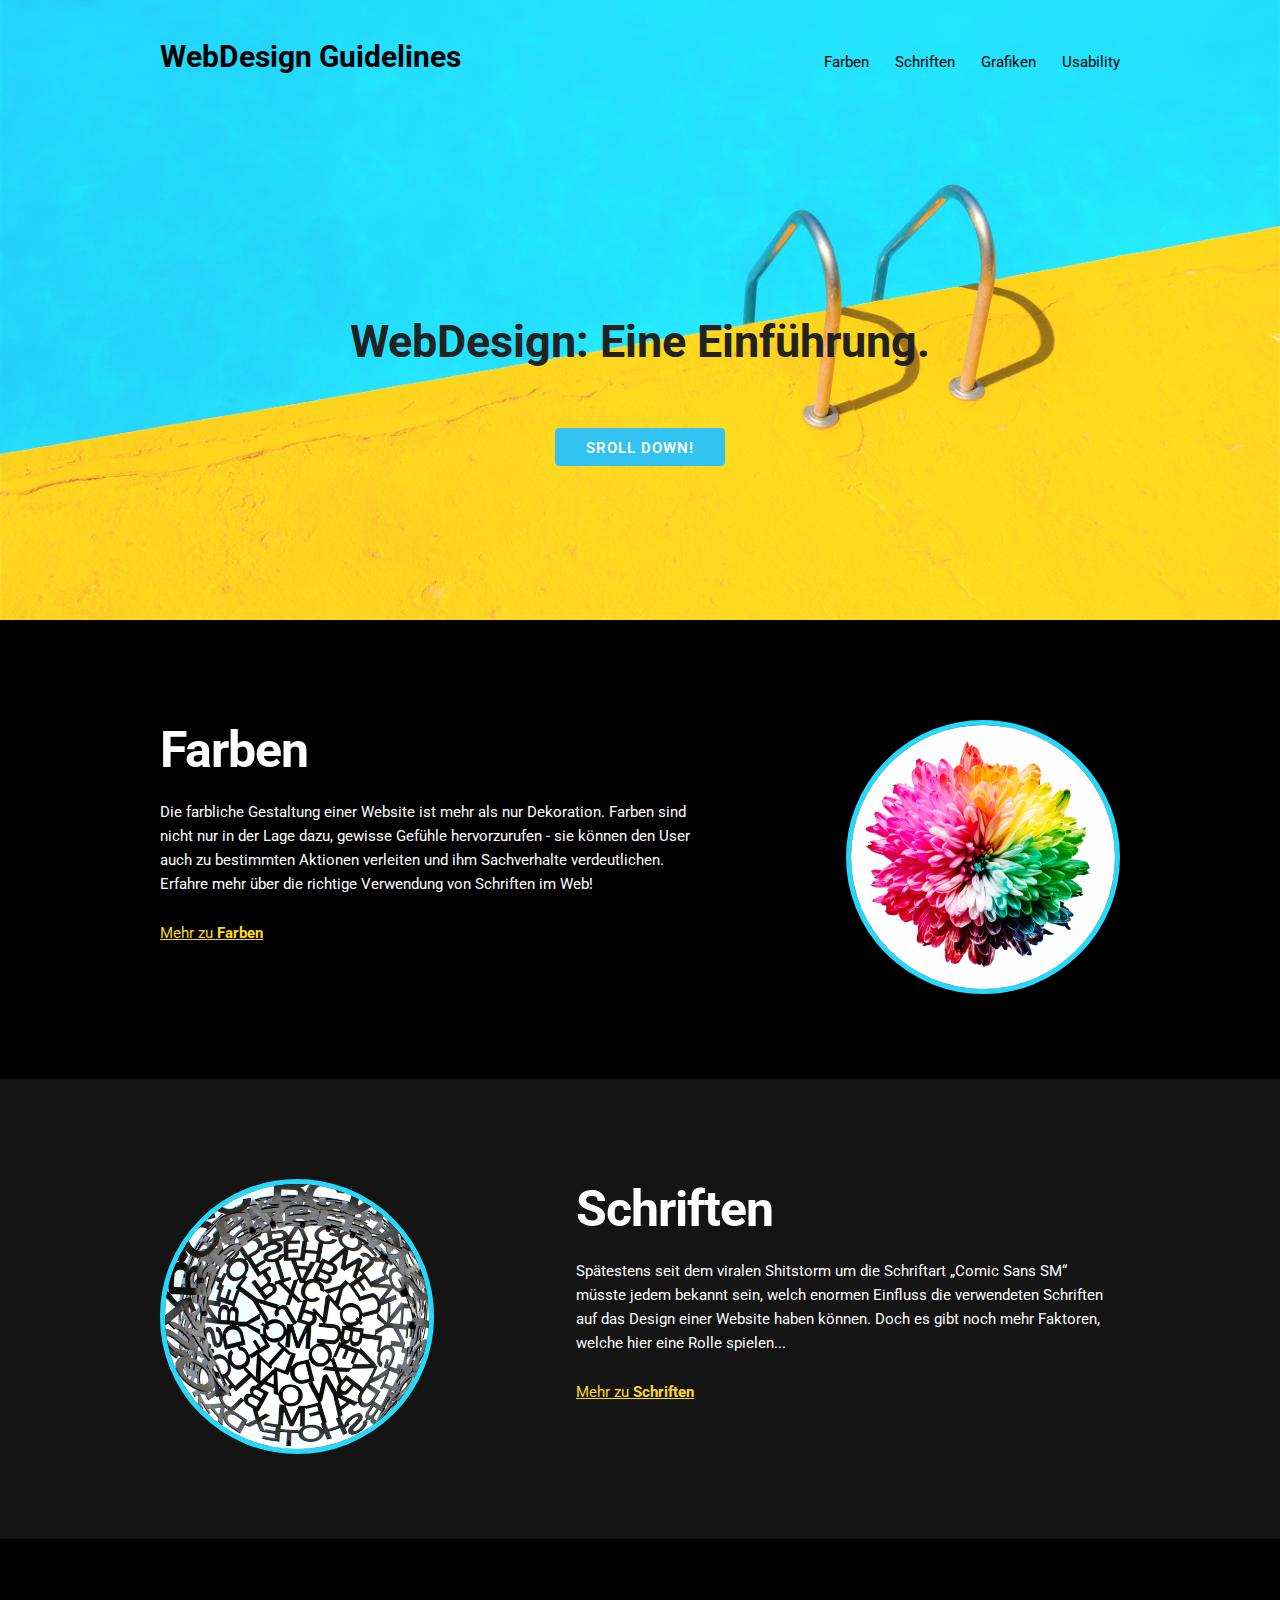
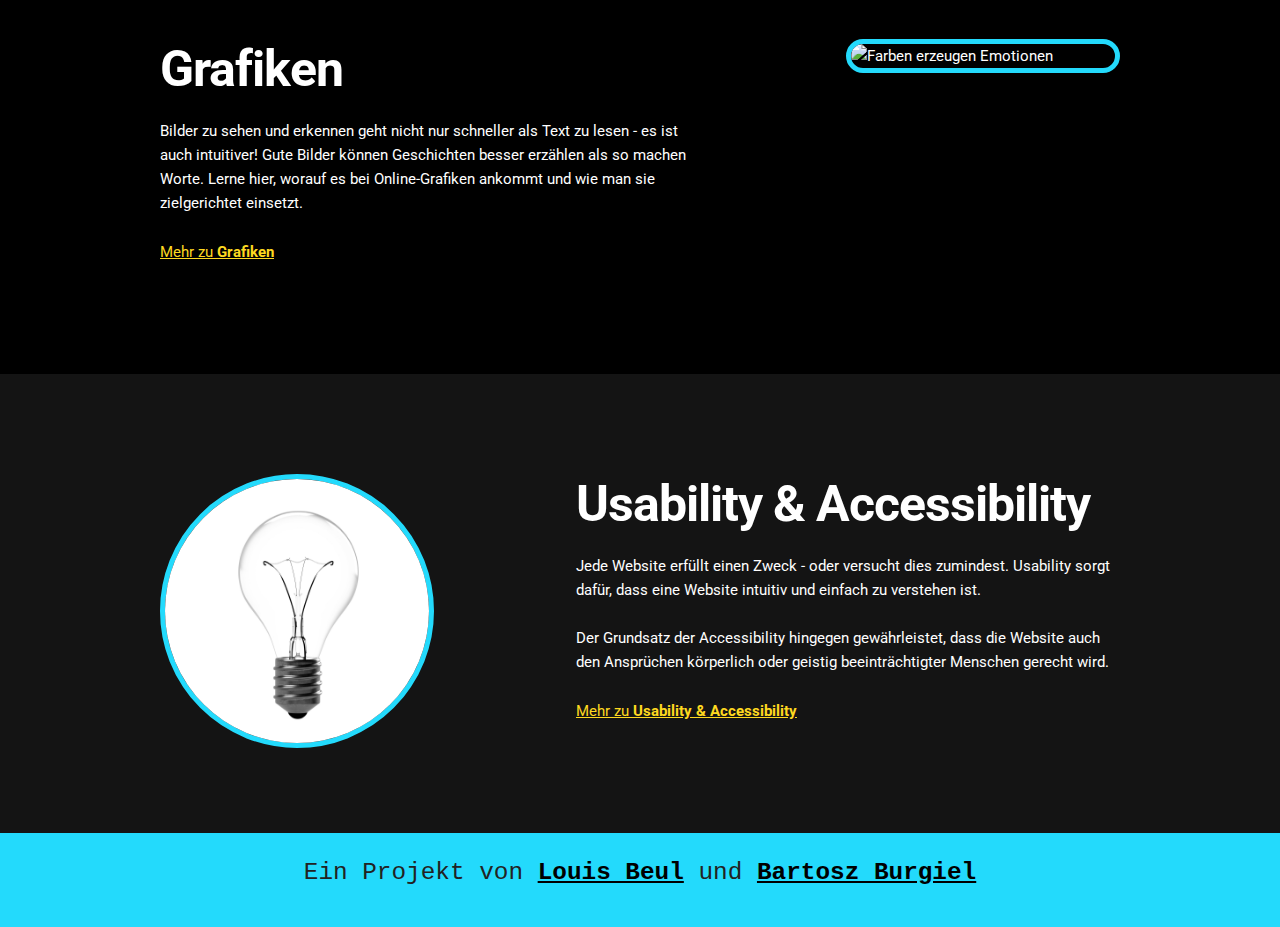
==== index.html @ ccb61f27 "Initial commit" ====
<!DOCTYPE html>

<html>

<head>
  <title>WebDesign Guidelines</title>
  <meta charset="utf-8">
  <link rel="stylesheet" type="text/css" href="./css/normalize.css" />
  <link rel="stylesheet" type="text/css" href="./css/skeleton.css" />
  <link rel="stylesheet" type="text/css" href="./css/main.css">
</head>

<body>

  <header class="header">
    <div class="container">
      <div class="header-brand-wrapper">
        <a class="header-brand" href="index.html">WebDesign Guidelines</a>
      </div>
      <nav class="header-navbar">
        <ul class="header-navbar-links">
          <li><a class="navbar-link" href="#colors">Farben</a></li>
          <li><a class="navbar-link" href="#fonts">Schriften</a></li>
          <li><a class="navbar-link" href="#graphics">Grafiken</a></li>
          <li><a class="navbar-link" href="#usability">Usability</a></li>
        </ul>
      </nav>
    </div>
    <div class="container">
      <div class="slogan">
        <div class="slogan-text">
          WebDesign: Eine Einführung.
        </div>
        <a class="button-link" href="#colors">
          <button class="button-primary slogan-button">
            Sroll down!
          </button>
        </a>
      </div>
    </div>
  </header>

  <!--  COLORS  -->

  <div id="colors" class="content">
    <div class="container">
      <div class="row">
        <div class="seven columns">
          <h1 class="content-title">Farben</h1>
          <p>
            Die farbliche Gestaltung einer Website ist mehr als nur Dekoration.
            Farben sind nicht nur in der Lage dazu, gewisse Gefühle hervorzurufen - sie
            können den User auch zu bestimmten Aktionen verleiten und ihm Sachverhalte verdeutlichen.
            Erfahre mehr über die richtige Verwendung von Schriften im Web!
          </p>
          <p>
            <a class="content-link" href="./colors.html">Mehr zu <strong>Farben</strong></a>
          </p>
        </div>
        <div class="five columns">
          <img class="content-img" src="./img/colors.jpg" alt="Farben erzeugen Emotionen">
        </div>
      </div>
    </div>
  </div>

  <!--  FONTS  -->

  <div id="fonts" class="content-bright">
    <div class="container">
      <div class="row">
        <div class="five columns">
          <img class="content-bright-img" src="./img/letters.jpg" alt="Farben erzeugen Emotionen">
        </div>
        <div class="seven columns">
          <h1 class="content-title">Schriften</h1>
          <p>
            Spätestens seit dem viralen Shitstorm um die Schriftart „Comic Sans SM“ müsste jedem bekannt sein,
            welch enormen Einfluss die verwendeten Schriften auf das Design einer Website haben können.
            Doch es gibt noch mehr Faktoren, welche hier eine Rolle spielen...
          </p>
          <p>
            <a class="content-link" href="./fonts.html">Mehr zu <strong>Schriften</strong></a>
          </p>
        </div>
      </div>
    </div>
  </div>

  <!--  GRAFIKEN  -->

  <div id="graphics" class="content">
    <div class="container">
      <div class="row">
        <div class="seven columns">
          <h1 class="content-title">Grafiken</h1>
          <p>
            Bilder zu sehen und erkennen geht nicht nur schneller als Text zu lesen - es ist auch intuitiver!
            Gute Bilder können Geschichten besser erzählen als so machen Worte.
            Lerne hier, worauf es bei Online-Grafiken ankommt und wie man sie zielgerichtet einsetzt.
          </p>
          <p>
            <a class="content-link" href="./graphics.html">Mehr zu <strong>Grafiken</strong></a>
          </p>
        </div>
        <div class="five columns">
          <img class="content-img" src="./img/camera.jpg" alt="Farben erzeugen Emotionen">
        </div>
      </div>
    </div>
  </div>

  <!--  USABILITY  -->

  <div id="usability" class="content-bright">
    <div class="container">
      <div class="row">
        <div class="five columns">
          <img class="content-bright-img" src="./img/usability.jpg" alt="Farben erzeugen Emotionen">
        </div>
        <div class="seven columns">
          <h1 class="content-title">Usability & Accessibility</h1>
          <p>
            Jede Website erfüllt einen Zweck - oder versucht dies zumindest. Usability sorgt dafür,
            dass eine Website intuitiv und einfach zu verstehen ist.<br><br>
            Der Grundsatz der Accessibility hingegen gewährleistet, dass die Website auch den Ansprüchen körperlich
            oder geistig beeinträchtigter Menschen gerecht wird.
          </p>
          <p>
            <a class="content-link" href="./usability.html">Mehr zu <strong>Usability & Accessibility</strong></a>
          </p>
        </div>
      </div>
    </div>
  </div>

  <!-- CREDITS -->

  <div class="credits">
    <div class="container">
      <div class="row">
        <p class="credits-text">
          Ein Projekt von
          <a class="credit-link" href="https://www.instagram.com/einecosedola/?hl=de">Louis Beul</a>
          <span>und</span>
          <a class="credit-link" href="https://www.instagram.com/bartkburg/?hl=de">Bartosz Burgiel</a>
        </p>
      </div>
    </div>
  </div>

</body>

</html>
---- css/skeleton.css ----
/*
* Das Skeleton CSS Framework ist ein Boilerplate, dass gewissen HTML-Tags und
* -Klassen neue CSS-Standard-Werte zuordnet. So wird zum Beispiel ein Gridsystem 
* implementiert, dass mit Hilfe von media queries die mobile Anzeige optimiert.
*/

/*
* Skeleton V2.0.4
* Copyright 2014, Dave Gamache
* www.getskeleton.com
* Free to use under the MIT license.
* http://www.opensource.org/licenses/mit-license.php
* 12/29/2014
*/

/* Table of contents
––––––––––––––––––––––––––––––––––––––––––––––––––
- Grid
- Base Styles
- Typography
- Links
- Buttons
- Forms
- Lists
- Code
- Tables
- Spacing
- Utilities
- Clearing
- Media Queries
*/

/* Grid
–––––––––––––––––––––––––––––––––––––––––––––––––– */
.container {
  position: relative;
  width: 100%;
  max-width: 960px;
  margin: 0 auto;
  padding: 0 20px;
  box-sizing: border-box;
}
.column,
.columns {
  width: 100%;
  float: left;
  box-sizing: border-box;
}

/* For devices larger than 400px */
@media (min-width: 400px) {
  .container {
    width: 85%;
    padding: 0;
  }
}

/* For devices larger than 550px */
@media (min-width: 550px) {
  .container {
    width: 80%;
  }
  .column,
  .columns {
    margin-left: 4%;
  }
  .column:first-child,
  .columns:first-child {
    margin-left: 0;
  }

  .one.column,
  .one.columns {
    width: 4.66666666667%;
  }
  .two.columns {
    width: 13.3333333333%;
  }
  .three.columns {
    width: 22%;
  }
  .four.columns {
    width: 30.6666666667%;
  }
  .five.columns {
    width: 39.3333333333%;
  }
  .six.columns {
    width: 48%;
  }
  .seven.columns {
    width: 56.6666666667%;
  }
  .eight.columns {
    width: 65.3333333333%;
  }
  .nine.columns {
    width: 74%;
  }
  .ten.columns {
    width: 82.6666666667%;
  }
  .eleven.columns {
    width: 91.3333333333%;
  }
  .twelve.columns {
    width: 100%;
    margin-left: 0;
  }

  .one-third.column {
    width: 30.6666666667%;
  }
  .two-thirds.column {
    width: 65.3333333333%;
  }

  .one-half.column {
    width: 48%;
  }

  /* Offsets */
  .offset-by-one.column,
  .offset-by-one.columns {
    margin-left: 8.66666666667%;
  }
  .offset-by-two.column,
  .offset-by-two.columns {
    margin-left: 17.3333333333%;
  }
  .offset-by-three.column,
  .offset-by-three.columns {
    margin-left: 26%;
  }
  .offset-by-four.column,
  .offset-by-four.columns {
    margin-left: 34.6666666667%;
  }
  .offset-by-five.column,
  .offset-by-five.columns {
    margin-left: 43.3333333333%;
  }
  .offset-by-six.column,
  .offset-by-six.columns {
    margin-left: 52%;
  }
  .offset-by-seven.column,
  .offset-by-seven.columns {
    margin-left: 60.6666666667%;
  }
  .offset-by-eight.column,
  .offset-by-eight.columns {
    margin-left: 69.3333333333%;
  }
  .offset-by-nine.column,
  .offset-by-nine.columns {
    margin-left: 78%;
  }
  .offset-by-ten.column,
  .offset-by-ten.columns {
    margin-left: 86.6666666667%;
  }
  .offset-by-eleven.column,
  .offset-by-eleven.columns {
    margin-left: 95.3333333333%;
  }

  .offset-by-one-third.column,
  .offset-by-one-third.columns {
    margin-left: 34.6666666667%;
  }
  .offset-by-two-thirds.column,
  .offset-by-two-thirds.columns {
    margin-left: 69.3333333333%;
  }

  .offset-by-one-half.column,
  .offset-by-one-half.columns {
    margin-left: 52%;
  }
}

/* Base Styles
–––––––––––––––––––––––––––––––––––––––––––––––––– */
/* NOTE
html is set to 62.5% so that all the REM measurements throughout Skeleton
are based on 10px sizing. So basically 1.5rem = 15px :) */
html {
  font-size: 62.5%;
}
body {
  font-size: 1.5em; /* currently ems cause chrome bug misinterpreting rems on body element */
  line-height: 1.6;
  font-weight: 400;
  font-family: "Raleway", "HelveticaNeue", "Helvetica Neue", Helvetica, Arial,
    sans-serif;
  color: #222;
}

/* Typography
–––––––––––––––––––––––––––––––––––––––––––––––––– */
h1,
h2,
h3,
h4,
h5,
h6 {
  margin-top: 0;
  margin-bottom: 2rem;
  font-weight: 300;
}
h1 {
  font-size: 4rem;
  line-height: 1.2;
  letter-spacing: -0.1rem;
}
h2 {
  font-size: 3.6rem;
  line-height: 1.25;
  letter-spacing: -0.1rem;
}
h3 {
  font-size: 3rem;
  line-height: 1.3;
  letter-spacing: -0.1rem;
}
h4 {
  font-size: 2.4rem;
  line-height: 1.35;
  letter-spacing: -0.08rem;
}
h5 {
  font-size: 1.8rem;
  line-height: 1.5;
  letter-spacing: -0.05rem;
}
h6 {
  font-size: 1.5rem;
  line-height: 1.6;
  letter-spacing: 0;
}

/* Larger than phablet */
@media (min-width: 550px) {
  h1 {
    font-size: 5rem;
  }
  h2 {
    font-size: 4.2rem;
  }
  h3 {
    font-size: 3.6rem;
  }
  h4 {
    font-size: 3rem;
  }
  h5 {
    font-size: 2.4rem;
  }
  h6 {
    font-size: 1.5rem;
  }
}

p {
  margin-top: 0;
}

/* Links
–––––––––––––––––––––––––––––––––––––––––––––––––– */
a {
  color: #1eaedb;
}
a:hover {
  color: #0fa0ce;
}

/* Buttons
–––––––––––––––––––––––––––––––––––––––––––––––––– */
.button,
button,
input[type="submit"],
input[type="reset"],
input[type="button"] {
  display: inline-block;
  height: 38px;
  padding: 0 30px;
  color: #555;
  text-align: center;
  font-size: 11px;
  font-weight: 600;
  line-height: 38px;
  letter-spacing: 0.1rem;
  text-transform: uppercase;
  text-decoration: none;
  white-space: nowrap;
  background-color: transparent;
  border-radius: 4px;
  border: 1px solid #bbb;
  cursor: pointer;
  box-sizing: border-box;
}
.button:hover,
button:hover,
input[type="submit"]:hover,
input[type="reset"]:hover,
input[type="button"]:hover,
.button:focus,
button:focus,
input[type="submit"]:focus,
input[type="reset"]:focus,
input[type="button"]:focus {
  color: #333;
  border-color: #888;
  outline: 0;
}
.button.button-primary,
button.button-primary,
input[type="submit"].button-primary,
input[type="reset"].button-primary,
input[type="button"].button-primary {
  color: #fff;
  background-color: #33c3f0;
  border-color: #33c3f0;
}
.button.button-primary:hover,
button.button-primary:hover,
input[type="submit"].button-primary:hover,
input[type="reset"].button-primary:hover,
input[type="button"].button-primary:hover,
.button.button-primary:focus,
button.button-primary:focus,
input[type="submit"].button-primary:focus,
input[type="reset"].button-primary:focus,
input[type="button"].button-primary:focus {
  color: #fff;
  background-color: #1eaedb;
  border-color: #1eaedb;
}

/* Forms
–––––––––––––––––––––––––––––––––––––––––––––––––– */
input[type="email"],
input[type="number"],
input[type="search"],
input[type="text"],
input[type="tel"],
input[type="url"],
input[type="password"],
textarea,
select {
  height: 38px;
  padding: 6px 10px; /* The 6px vertically centers text on FF, ignored by Webkit */
  background-color: #fff;
  border: 1px solid #d1d1d1;
  border-radius: 4px;
  box-shadow: none;
  box-sizing: border-box;
}
/* Removes awkward default styles on some inputs for iOS */
input[type="email"],
input[type="number"],
input[type="search"],
input[type="text"],
input[type="tel"],
input[type="url"],
input[type="password"],
textarea {
  -webkit-appearance: none;
  -moz-appearance: none;
  appearance: none;
}
textarea {
  min-height: 65px;
  padding-top: 6px;
  padding-bottom: 6px;
}
input[type="email"]:focus,
input[type="number"]:focus,
input[type="search"]:focus,
input[type="text"]:focus,
input[type="tel"]:focus,
input[type="url"]:focus,
input[type="password"]:focus,
textarea:focus,
select:focus {
  border: 1px solid #33c3f0;
  outline: 0;
}
label,
legend {
  display: block;
  margin-bottom: 0.5rem;
  font-weight: 600;
}
fieldset {
  padding: 0;
  border-width: 0;
}
input[type="checkbox"],
input[type="radio"] {
  display: inline;
}
label > .label-body {
  display: inline-block;
  margin-left: 0.5rem;
  font-weight: normal;
}

/* Lists
–––––––––––––––––––––––––––––––––––––––––––––––––– */
ul {
  list-style: circle inside;
}
ol {
  list-style: decimal inside;
}
ol,
ul {
  padding-left: 0;
  margin-top: 0;
}
ul ul,
ul ol,
ol ol,
ol ul {
  margin: 1.5rem 0 1.5rem 3rem;
  font-size: 90%;
}
li {
  margin-bottom: 1rem;
}

/* Code
–––––––––––––––––––––––––––––––––––––––––––––––––– */
code {
  padding: 0.2rem 0.5rem;
  margin: 0 0.2rem;
  font-size: 90%;
  white-space: nowrap;
  background: #f1f1f1;
  border: 1px solid #e1e1e1;
  border-radius: 4px;
}
pre > code {
  display: block;
  padding: 1rem 1.5rem;
  white-space: pre;
}

/* Tables
–––––––––––––––––––––––––––––––––––––––––––––––––– */
th,
td {
  padding: 12px 15px;
  text-align: left;
  border-bottom: 1px solid #e1e1e1;
}
th:first-child,
td:first-child {
  padding-left: 0;
}
th:last-child,
td:last-child {
  padding-right: 0;
}

/* Spacing
–––––––––––––––––––––––––––––––––––––––––––––––––– */
button,
.button {
  margin-bottom: 1rem;
}
input,
textarea,
select,
fieldset {
  margin-bottom: 1.5rem;
}
pre,
blockquote,
dl,
figure,
table,
p,
ul,
ol,
form {
  margin-bottom: 2.5rem;
}

/* Utilities
–––––––––––––––––––––––––––––––––––––––––––––––––– */
.u-full-width {
  width: 100%;
  box-sizing: border-box;
}
.u-max-full-width {
  max-width: 100%;
  box-sizing: border-box;
}
.u-pull-right {
  float: right;
}
.u-pull-left {
  float: left;
}

/* Misc
–––––––––––––––––––––––––––––––––––––––––––––––––– */
hr {
  margin-top: 3rem;
  margin-bottom: 3.5rem;
  border-width: 0;
  border-top: 1px solid #e1e1e1;
}

/* Clearing
–––––––––––––––––––––––––––––––––––––––––––––––––– */

/* Self Clearing Goodness */
.container:after,
.row:after,
.u-cf {
  content: "";
  display: table;
  clear: both;
}

/* Media Queries
–––––––––––––––––––––––––––––––––––––––––––––––––– */
/*
Note: The best way to structure the use of media queries is to create the queries
near the relevant code. For example, if you wanted to change the styles for buttons
on small devices, paste the mobile query code up in the buttons section and style it
there.
*/

/* Larger than mobile */
@media (min-width: 400px) {
}

/* Larger than phablet (also point when grid becomes active) */
@media (min-width: 550px) {
}

/* Larger than tablet */
@media (min-width: 750px) {
}

/* Larger than desktop */
@media (min-width: 1000px) {
}

/* Larger than Desktop HD */
@media (min-width: 1200px) {
}
---- css/main.css ----
/* FONT IMPORTS AND INTEGRATION */

@import url("https://fonts.googleapis.com/css?family=Roboto:300,400,700");
@import url("https://fonts.googleapis.com/css?family=Libre+Barcode+128+Text");

body {
  font-family: "Roboto", sans-serif;
}

/* HEADER SECTION */

.header {
  height: 620px;
  background-image: url("../img/etienne-girardet-360034-unsplash.jpg");
  background-size: cover;
  background-position: 50% 62%;
}
.header-navbar-links {
  float: right;
  margin-top: 50px;
}
.header-navbar-links li {
  float: left;
  list-style-type: none;
  margin-left: 26px;
}
.navbar-link {
  color: rgb(0, 0, 0);
  text-decoration: none;
}
.navbar-link:hover {
  color: rgb(254, 217, 32);
  font-weight: 700;
}
.header-brand-wrapper {
  margin-top: 60px;
  float: left;
}
.header-brand {
  text-decoration: none;
  font-weight: bold;
  font-size: 200%;
  display: block;
  margin-top: -9%;
  color: rgb(0, 0, 0);
}
.header-brand:hover {
  color: rgb(254, 217, 32);
}
.slogan {
  padding-top: 120px;
  text-align: center;
}
.slogan-text {
  padding-top: 8%;
  font-size: 300%;
  font-weight: bold;
}

.slogan-button {
  margin-top: 50px;
  font-size: 100%;
}

.slogan-button:hover {
  text-shadow: 0px 0px 2px black;
}

/* CONTENT SECTION */

.content {
  color: rgb(255, 255, 255);
  padding-top: 100px;
  padding-bottom: 85px;
  background-color: rgb(0, 0, 0);
}
.content-bright {
  color: rgb(255, 255, 255);
  padding-top: 100px;
  padding-bottom: 85px;
  background-color: rgb(20, 20, 20);
}
.content-title {
  font-weight: bold;
  color: rgb(255, 255, 255);
}
.content-img {
  width: 70%;
  border-radius: 01061997px;
  border: 5px solid rgb(35, 218, 252);
  display: block;
  float: right;
}
.content-bright-img {
  width: 70%;
  border-radius: 01061997px;
  border: 5px solid rgb(35, 218, 252);
  display: block;
  float: left;
}
.content-link {
  color: rgb(254, 217, 32);
}
.content-link:hover {
  color: rgb(35, 218, 252);
}

/* CREDITS SECTION */

.credits {
  background-color: rgb(35, 218, 252);
  padding-top: 20px;
  padding-bottom: 10px;
  text-align: center;
  font-size: 200%;
  font-weight: 300;
}
.credits-text {
  font-family: monospace;
}
.credit-link {
  color: rgb(0, 0, 0);
  text-decoration: underline;
  font-weight: bold;
}
.credit-link:hover {
  color: rgb(254, 217, 32);
}
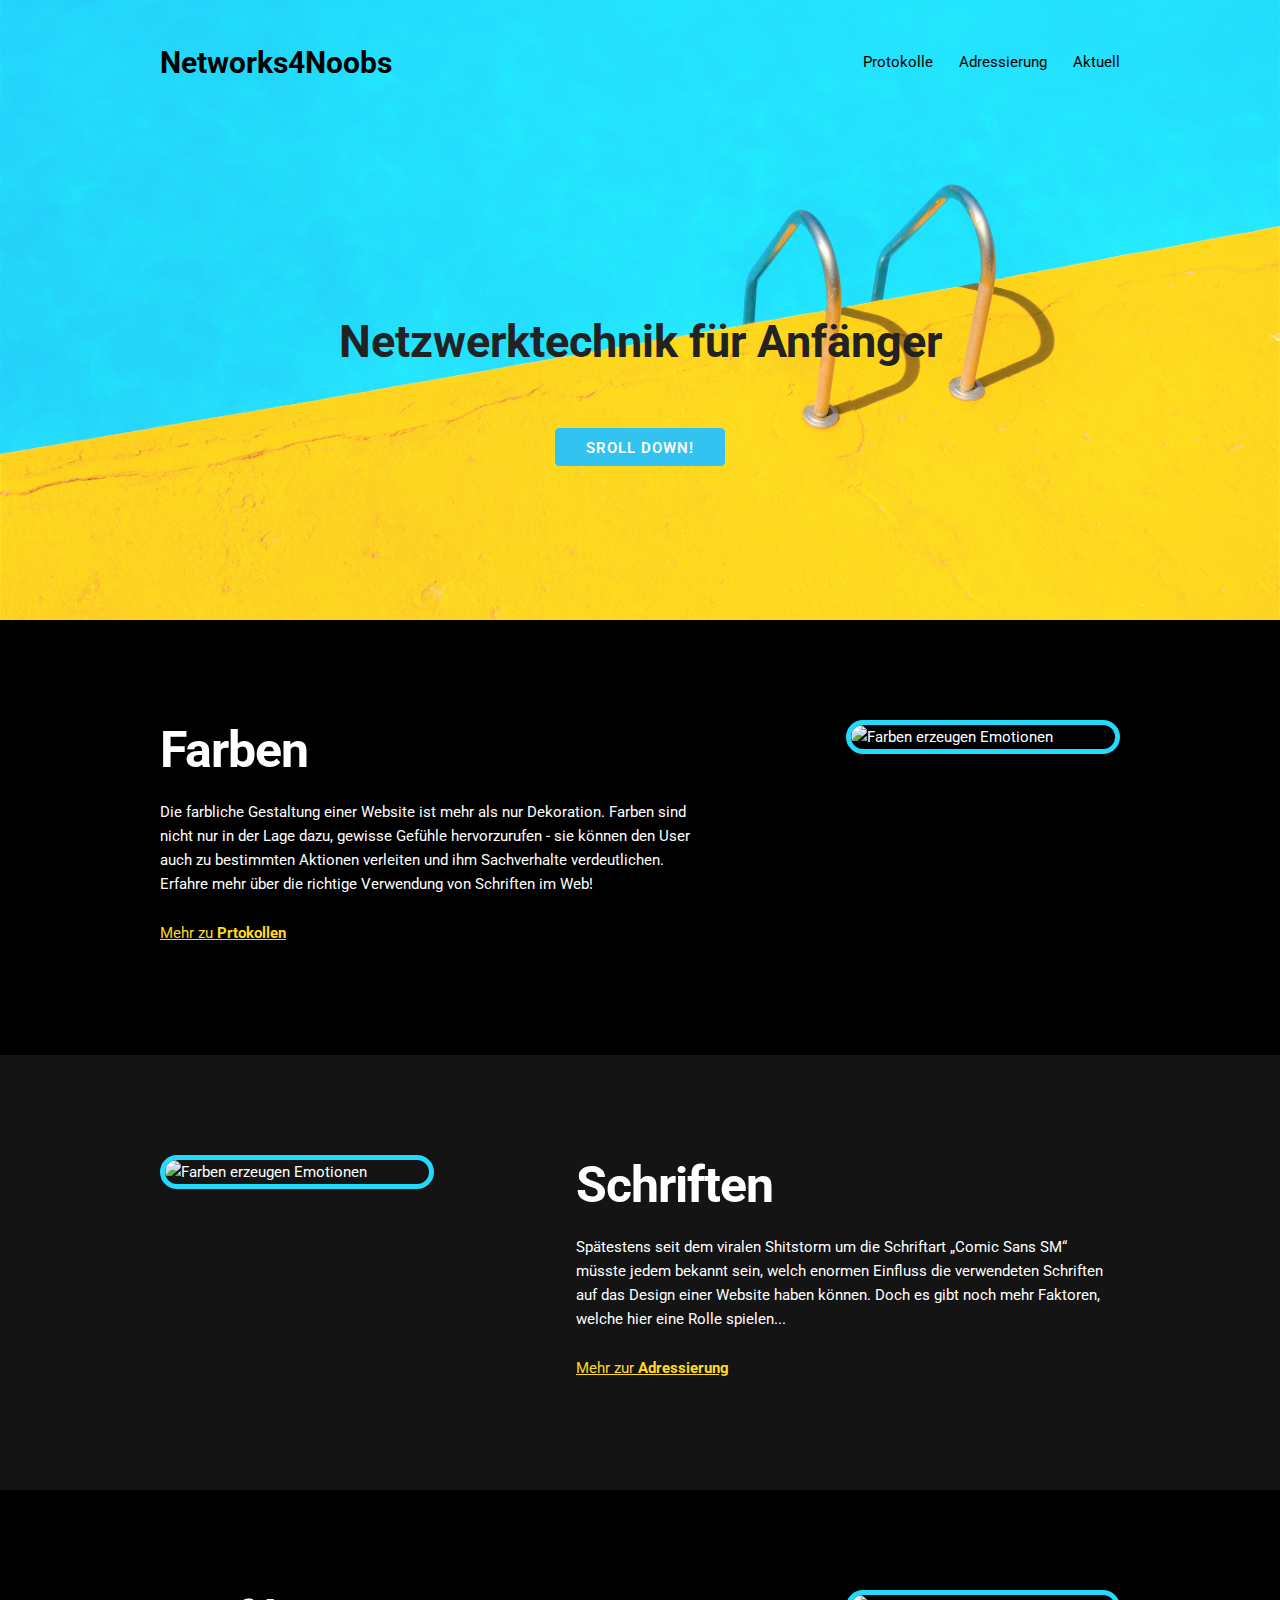
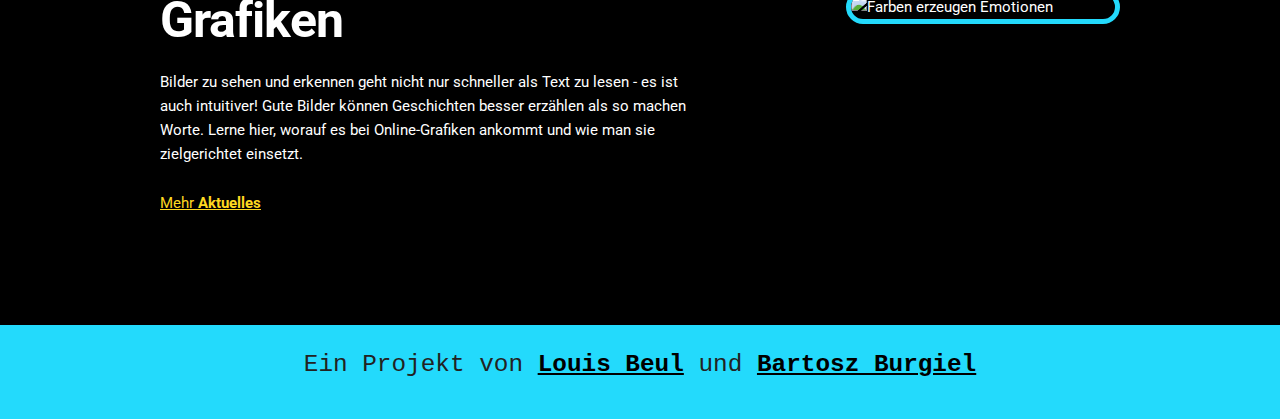
==== commit e7f22796: "Content update" ====
--- a/index.html
+++ b/index.html
@@ -1,154 +1,155 @@
 <!DOCTYPE html>
 
 <html>
+  <head>
+    <title>Networks4Noobs</title>
+    <meta charset="utf-8" />
+    <link rel="stylesheet" type="text/css" href="./css/normalize.css" />
+    <link rel="stylesheet" type="text/css" href="./css/skeleton.css" />
+    <link rel="stylesheet" type="text/css" href="./css/main.css" />
+  </head>
 
-<head>
-  <title>WebDesign Guidelines</title>
-  <meta charset="utf-8">
-  <link rel="stylesheet" type="text/css" href="./css/normalize.css" />
-  <link rel="stylesheet" type="text/css" href="./css/skeleton.css" />
-  <link rel="stylesheet" type="text/css" href="./css/main.css">
-</head>
+  <body>
+    <header class="header">
+      <div class="container">
+        <div class="header-brand-wrapper">
+          <a class="header-brand" href="index.html">Networks4Noobs</a>
+        </div>
+        <nav class="header-navbar">
+          <ul class="header-navbar-links">
+            <li><a class="navbar-link" href="#protocols">Protokolle</a></li>
+            <li><a class="navbar-link" href="#addressing">Adressierung</a></li>
+            <li><a class="navbar-link" href="#current">Aktuell</a></li>
+          </ul>
+        </nav>
+      </div>
 
-<body>
+      <div class="container">
+        <div class="slogan">
+          <div class="slogan-text">
+            Netzwerktechnik für Anfänger
+          </div>
+          <a class="button-link" href="#protocols">
+            <button class="button-primary slogan-button">
+              Sroll down!
+            </button>
+          </a>
+        </div>
+      </div>
+    </header>
 
-  <header class="header">
-    <div class="container">
-      <div class="header-brand-wrapper">
-        <a class="header-brand" href="index.html">WebDesign Guidelines</a>
-      </div>
-      <nav class="header-navbar">
-        <ul class="header-navbar-links">
-          <li><a class="navbar-link" href="#colors">Farben</a></li>
-          <li><a class="navbar-link" href="#fonts">Schriften</a></li>
-          <li><a class="navbar-link" href="#graphics">Grafiken</a></li>
-          <li><a class="navbar-link" href="#usability">Usability</a></li>
-        </ul>
-      </nav>
-    </div>
-    <div class="container">
-      <div class="slogan">
-        <div class="slogan-text">
-          WebDesign: Eine Einführung.
-        </div>
-        <a class="button-link" href="#colors">
-          <button class="button-primary slogan-button">
-            Sroll down!
-          </button>
-        </a>
-      </div>
-    </div>
-  </header>
+    <!--  PROTOCOLS  -->
 
-  <!--  COLORS  -->
-
-  <div id="colors" class="content">
-    <div class="container">
-      <div class="row">
-        <div class="seven columns">
-          <h1 class="content-title">Farben</h1>
-          <p>
-            Die farbliche Gestaltung einer Website ist mehr als nur Dekoration.
-            Farben sind nicht nur in der Lage dazu, gewisse Gefühle hervorzurufen - sie
-            können den User auch zu bestimmten Aktionen verleiten und ihm Sachverhalte verdeutlichen.
-            Erfahre mehr über die richtige Verwendung von Schriften im Web!
-          </p>
-          <p>
-            <a class="content-link" href="./colors.html">Mehr zu <strong>Farben</strong></a>
-          </p>
-        </div>
-        <div class="five columns">
-          <img class="content-img" src="./img/colors.jpg" alt="Farben erzeugen Emotionen">
+    <div id="protocols" class="content">
+      <div class="container">
+        <div class="row">
+          <div class="seven columns">
+            <h1 class="content-title">Farben</h1>
+            <p>
+              Die farbliche Gestaltung einer Website ist mehr als nur
+              Dekoration. Farben sind nicht nur in der Lage dazu, gewisse
+              Gefühle hervorzurufen - sie können den User auch zu bestimmten
+              Aktionen verleiten und ihm Sachverhalte verdeutlichen. Erfahre
+              mehr über die richtige Verwendung von Schriften im Web!
+            </p>
+            <p>
+              <a class="content-link" href="./protocols.html"
+                >Mehr zu <strong>Prtokollen</strong></a
+              >
+            </p>
+          </div>
+          <div class="five columns">
+            <img
+              class="content-img"
+              src="./img/colors.jpg"
+              alt="Farben erzeugen Emotionen"
+            />
+          </div>
         </div>
       </div>
     </div>
-  </div>
 
-  <!--  FONTS  -->
+    <!--  ADDRESSING  -->
 
-  <div id="fonts" class="content-bright">
-    <div class="container">
-      <div class="row">
-        <div class="five columns">
-          <img class="content-bright-img" src="./img/letters.jpg" alt="Farben erzeugen Emotionen">
+    <div id="addressing" class="content-bright">
+      <div class="container">
+        <div class="row">
+          <div class="five columns">
+            <img
+              class="content-bright-img"
+              src="./img/letters.jpg"
+              alt="Farben erzeugen Emotionen"
+            />
+          </div>
+          <div class="seven columns">
+            <h1 class="content-title">Schriften</h1>
+            <p>
+              Spätestens seit dem viralen Shitstorm um die Schriftart „Comic
+              Sans SM“ müsste jedem bekannt sein, welch enormen Einfluss die
+              verwendeten Schriften auf das Design einer Website haben können.
+              Doch es gibt noch mehr Faktoren, welche hier eine Rolle spielen...
+            </p>
+            <p>
+              <a class="content-link" href="./fonts.html"
+                >Mehr zur <strong>Adressierung</strong></a
+              >
+            </p>
+          </div>
         </div>
-        <div class="seven columns">
-          <h1 class="content-title">Schriften</h1>
-          <p>
-            Spätestens seit dem viralen Shitstorm um die Schriftart „Comic Sans SM“ müsste jedem bekannt sein,
-            welch enormen Einfluss die verwendeten Schriften auf das Design einer Website haben können.
-            Doch es gibt noch mehr Faktoren, welche hier eine Rolle spielen...
-          </p>
-          <p>
-            <a class="content-link" href="./fonts.html">Mehr zu <strong>Schriften</strong></a>
+      </div>
+    </div>
+
+    <!--  CURRENT  -->
+
+    <div id="current" class="content">
+      <div class="container">
+        <div class="row">
+          <div class="seven columns">
+            <h1 class="content-title">Grafiken</h1>
+            <p>
+              Bilder zu sehen und erkennen geht nicht nur schneller als Text zu
+              lesen - es ist auch intuitiver! Gute Bilder können Geschichten
+              besser erzählen als so machen Worte. Lerne hier, worauf es bei
+              Online-Grafiken ankommt und wie man sie zielgerichtet einsetzt.
+            </p>
+            <p>
+              <a class="content-link" href="./graphics.html"
+                >Mehr <strong>Aktuelles</strong></a
+              >
+            </p>
+          </div>
+          <div class="five columns">
+            <img
+              class="content-img"
+              src="./img/camera.jpg"
+              alt="Farben erzeugen Emotionen"
+            />
+          </div>
+        </div>
+      </div>
+    </div>
+
+    <!-- CREDITS -->
+
+    <div class="credits">
+      <div class="container">
+        <div class="row">
+          <p class="credits-text">
+            Ein Projekt von
+            <a
+              class="credit-link"
+              href="https://www.instagram.com/einecosedola/?hl=de"
+              >Louis Beul</a
+            >
+            <span>und</span>
+            <a
+              class="credit-link"
+              href="https://www.instagram.com/bartkburg/?hl=de"
+              >Bartosz Burgiel</a
+            >
           </p>
         </div>
       </div>
     </div>
-  </div>
-
-  <!--  GRAFIKEN  -->
-
-  <div id="graphics" class="content">
-    <div class="container">
-      <div class="row">
-        <div class="seven columns">
-          <h1 class="content-title">Grafiken</h1>
-          <p>
-            Bilder zu sehen und erkennen geht nicht nur schneller als Text zu lesen - es ist auch intuitiver!
-            Gute Bilder können Geschichten besser erzählen als so machen Worte.
-            Lerne hier, worauf es bei Online-Grafiken ankommt und wie man sie zielgerichtet einsetzt.
-          </p>
-          <p>
-            <a class="content-link" href="./graphics.html">Mehr zu <strong>Grafiken</strong></a>
-          </p>
-        </div>
-        <div class="five columns">
-          <img class="content-img" src="./img/camera.jpg" alt="Farben erzeugen Emotionen">
-        </div>
-      </div>
-    </div>
-  </div>
-
-  <!--  USABILITY  -->
-
-  <div id="usability" class="content-bright">
-    <div class="container">
-      <div class="row">
-        <div class="five columns">
-          <img class="content-bright-img" src="./img/usability.jpg" alt="Farben erzeugen Emotionen">
-        </div>
-        <div class="seven columns">
-          <h1 class="content-title">Usability & Accessibility</h1>
-          <p>
-            Jede Website erfüllt einen Zweck - oder versucht dies zumindest. Usability sorgt dafür,
-            dass eine Website intuitiv und einfach zu verstehen ist.<br><br>
-            Der Grundsatz der Accessibility hingegen gewährleistet, dass die Website auch den Ansprüchen körperlich
-            oder geistig beeinträchtigter Menschen gerecht wird.
-          </p>
-          <p>
-            <a class="content-link" href="./usability.html">Mehr zu <strong>Usability & Accessibility</strong></a>
-          </p>
-        </div>
-      </div>
-    </div>
-  </div>
-
-  <!-- CREDITS -->
-
-  <div class="credits">
-    <div class="container">
-      <div class="row">
-        <p class="credits-text">
-          Ein Projekt von
-          <a class="credit-link" href="https://www.instagram.com/einecosedola/?hl=de">Louis Beul</a>
-          <span>und</span>
-          <a class="credit-link" href="https://www.instagram.com/bartkburg/?hl=de">Bartosz Burgiel</a>
-        </p>
-      </div>
-    </div>
-  </div>
-
-</body>
-
-</html>+  </body>
+</html>
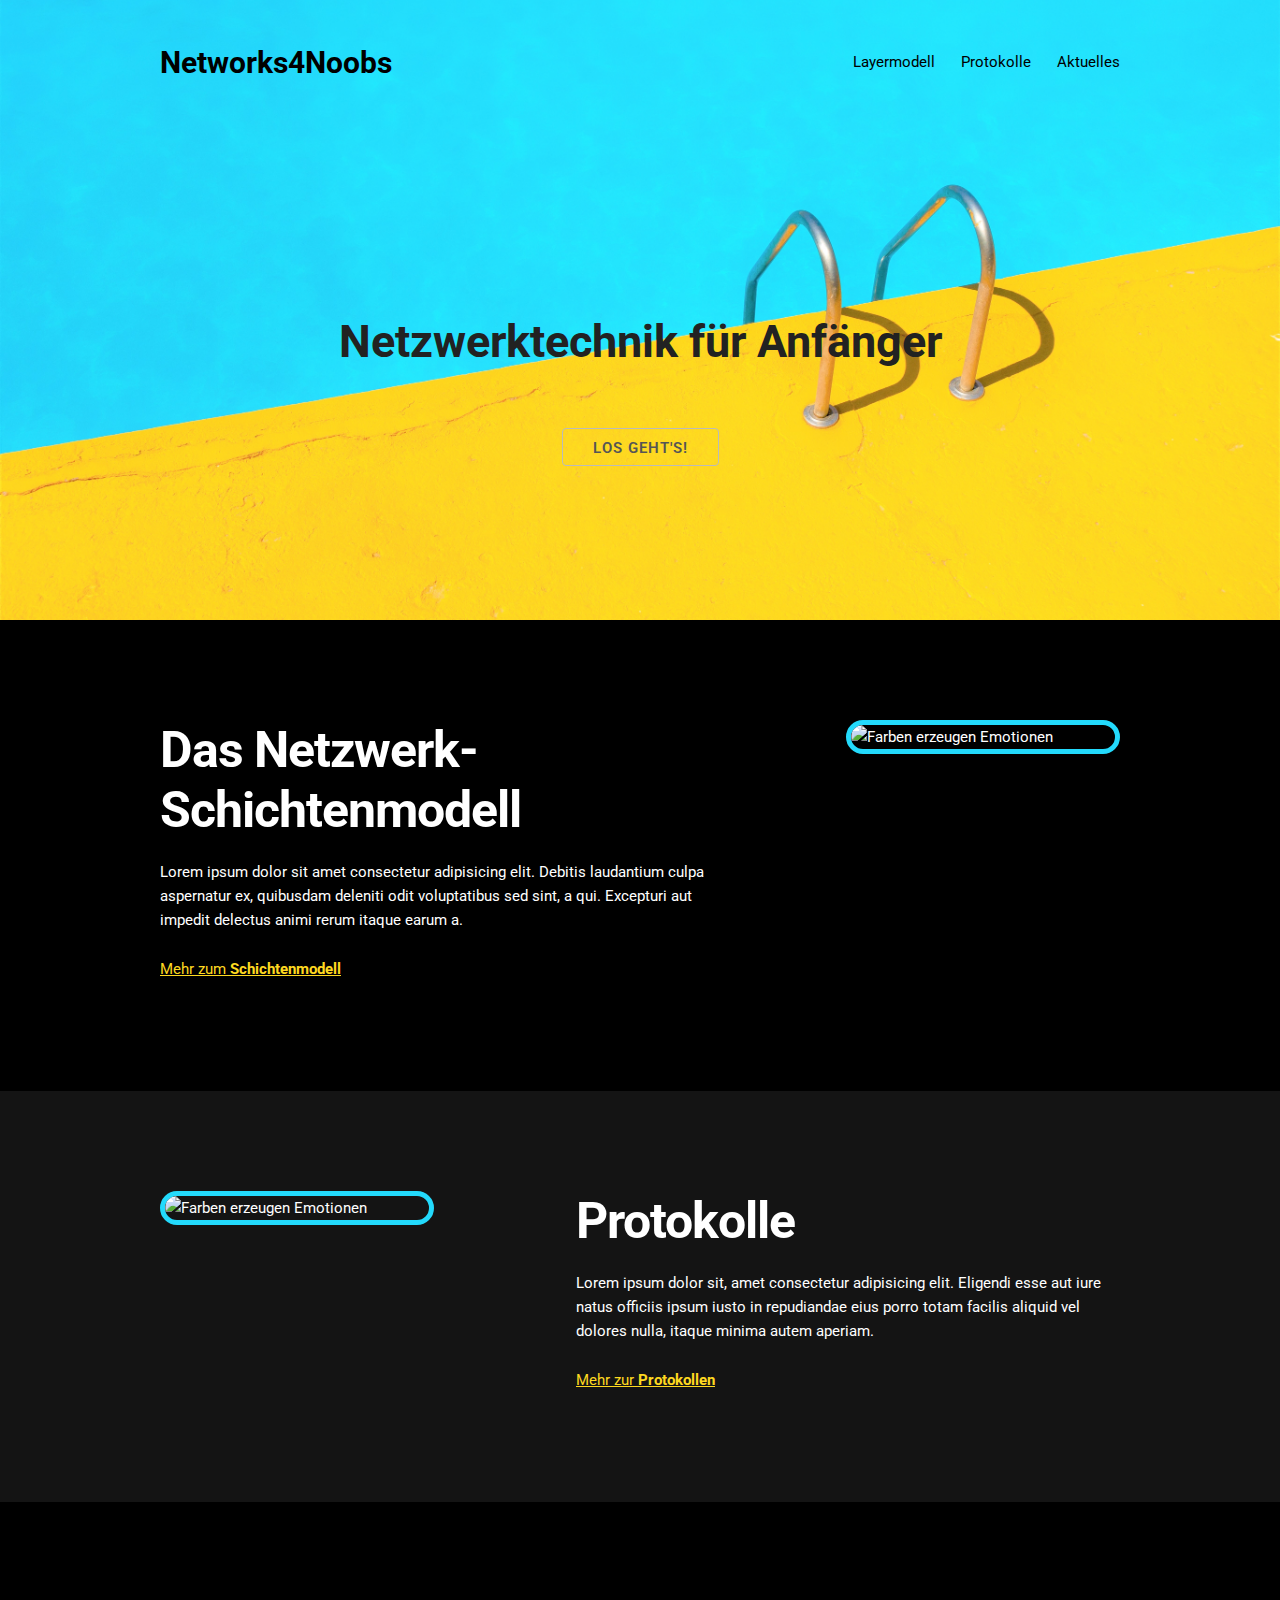
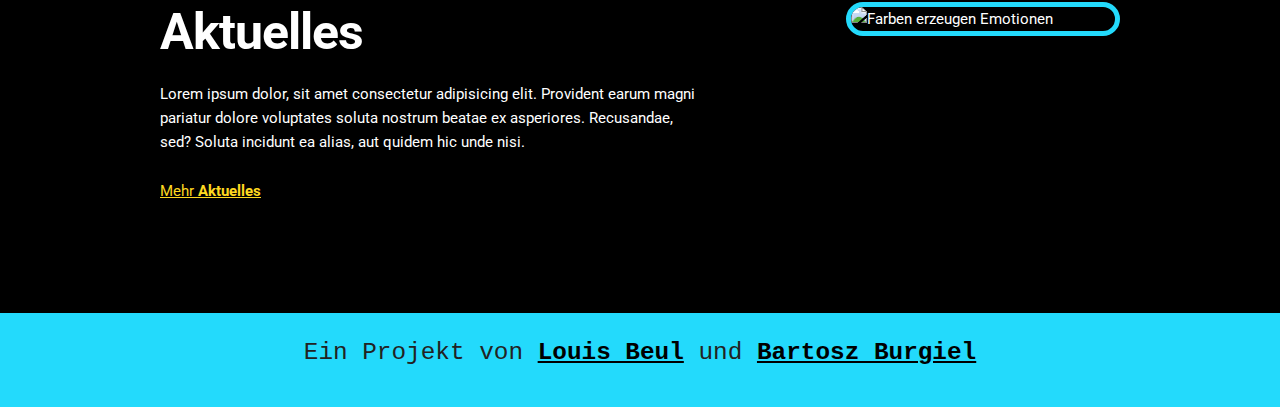
==== commit 48de09a7: "Update content structure according to underlying information" ====
--- a/index.html
+++ b/index.html
@@ -17,9 +17,9 @@
         </div>
         <nav class="header-navbar">
           <ul class="header-navbar-links">
-            <li><a class="navbar-link" href="#protocols">Protokolle</a></li>
-            <li><a class="navbar-link" href="#addressing">Adressierung</a></li>
-            <li><a class="navbar-link" href="#current">Aktuell</a></li>
+            <li><a class="navbar-link" href="#">Layermodell</a></li>
+            <li><a class="navbar-link" href="#">Protokolle</a></li>
+            <li><a class="navbar-link" href="#">Aktuelles</a></li>
           </ul>
         </nav>
       </div>
@@ -30,31 +30,30 @@
             Netzwerktechnik für Anfänger
           </div>
           <a class="button-link" href="#protocols">
-            <button class="button-primary slogan-button">
-              Sroll down!
+            <button class="slogan-button">
+              Los geht's!
             </button>
           </a>
         </div>
       </div>
     </header>
 
-    <!--  PROTOCOLS  -->
+    <!--  LAYER MODEL  -->
 
     <div id="protocols" class="content">
       <div class="container">
         <div class="row">
           <div class="seven columns">
-            <h1 class="content-title">Farben</h1>
+            <h1 class="content-title">Das Netzwerk-Schichtenmodell</h1>
             <p>
-              Die farbliche Gestaltung einer Website ist mehr als nur
-              Dekoration. Farben sind nicht nur in der Lage dazu, gewisse
-              Gefühle hervorzurufen - sie können den User auch zu bestimmten
-              Aktionen verleiten und ihm Sachverhalte verdeutlichen. Erfahre
-              mehr über die richtige Verwendung von Schriften im Web!
+              Lorem ipsum dolor sit amet consectetur adipisicing elit. Debitis
+              laudantium culpa aspernatur ex, quibusdam deleniti odit
+              voluptatibus sed sint, a qui. Excepturi aut impedit delectus animi
+              rerum itaque earum a.
             </p>
             <p>
-              <a class="content-link" href="./protocols.html"
-                >Mehr zu <strong>Prtokollen</strong></a
+              <a class="content-link" href="./layerModel.html"
+                >Mehr zum <strong>Schichtenmodell</strong></a
               >
             </p>
           </div>
@@ -69,7 +68,7 @@
       </div>
     </div>
 
-    <!--  ADDRESSING  -->
+    <!--  PROTOCOLS  -->
 
     <div id="addressing" class="content-bright">
       <div class="container">
@@ -82,16 +81,16 @@
             />
           </div>
           <div class="seven columns">
-            <h1 class="content-title">Schriften</h1>
+            <h1 class="content-title">Protokolle</h1>
             <p>
-              Spätestens seit dem viralen Shitstorm um die Schriftart „Comic
-              Sans SM“ müsste jedem bekannt sein, welch enormen Einfluss die
-              verwendeten Schriften auf das Design einer Website haben können.
-              Doch es gibt noch mehr Faktoren, welche hier eine Rolle spielen...
+              Lorem ipsum dolor sit, amet consectetur adipisicing elit. Eligendi
+              esse aut iure natus officiis ipsum iusto in repudiandae eius porro
+              totam facilis aliquid vel dolores nulla, itaque minima autem
+              aperiam.
             </p>
             <p>
               <a class="content-link" href="./fonts.html"
-                >Mehr zur <strong>Adressierung</strong></a
+                >Mehr zur <strong>Protokollen</strong></a
               >
             </p>
           </div>
@@ -105,12 +104,12 @@
       <div class="container">
         <div class="row">
           <div class="seven columns">
-            <h1 class="content-title">Grafiken</h1>
+            <h1 class="content-title">Aktuelles</h1>
             <p>
-              Bilder zu sehen und erkennen geht nicht nur schneller als Text zu
-              lesen - es ist auch intuitiver! Gute Bilder können Geschichten
-              besser erzählen als so machen Worte. Lerne hier, worauf es bei
-              Online-Grafiken ankommt und wie man sie zielgerichtet einsetzt.
+              Lorem ipsum dolor, sit amet consectetur adipisicing elit.
+              Provident earum magni pariatur dolore voluptates soluta nostrum
+              beatae ex asperiores. Recusandae, sed? Soluta incidunt ea alias,
+              aut quidem hic unde nisi.
             </p>
             <p>
               <a class="content-link" href="./graphics.html"
@@ -136,15 +135,11 @@
         <div class="row">
           <p class="credits-text">
             Ein Projekt von
-            <a
-              class="credit-link"
-              href="https://www.instagram.com/einecosedola/?hl=de"
+            <a class="credit-link" href="https://github.com/LBeul"
               >Louis Beul</a
             >
             <span>und</span>
-            <a
-              class="credit-link"
-              href="https://www.instagram.com/bartkburg/?hl=de"
+            <a class="credit-link" href="https://github.com/BartoszBurgiel"
               >Bartosz Burgiel</a
             >
           </p>
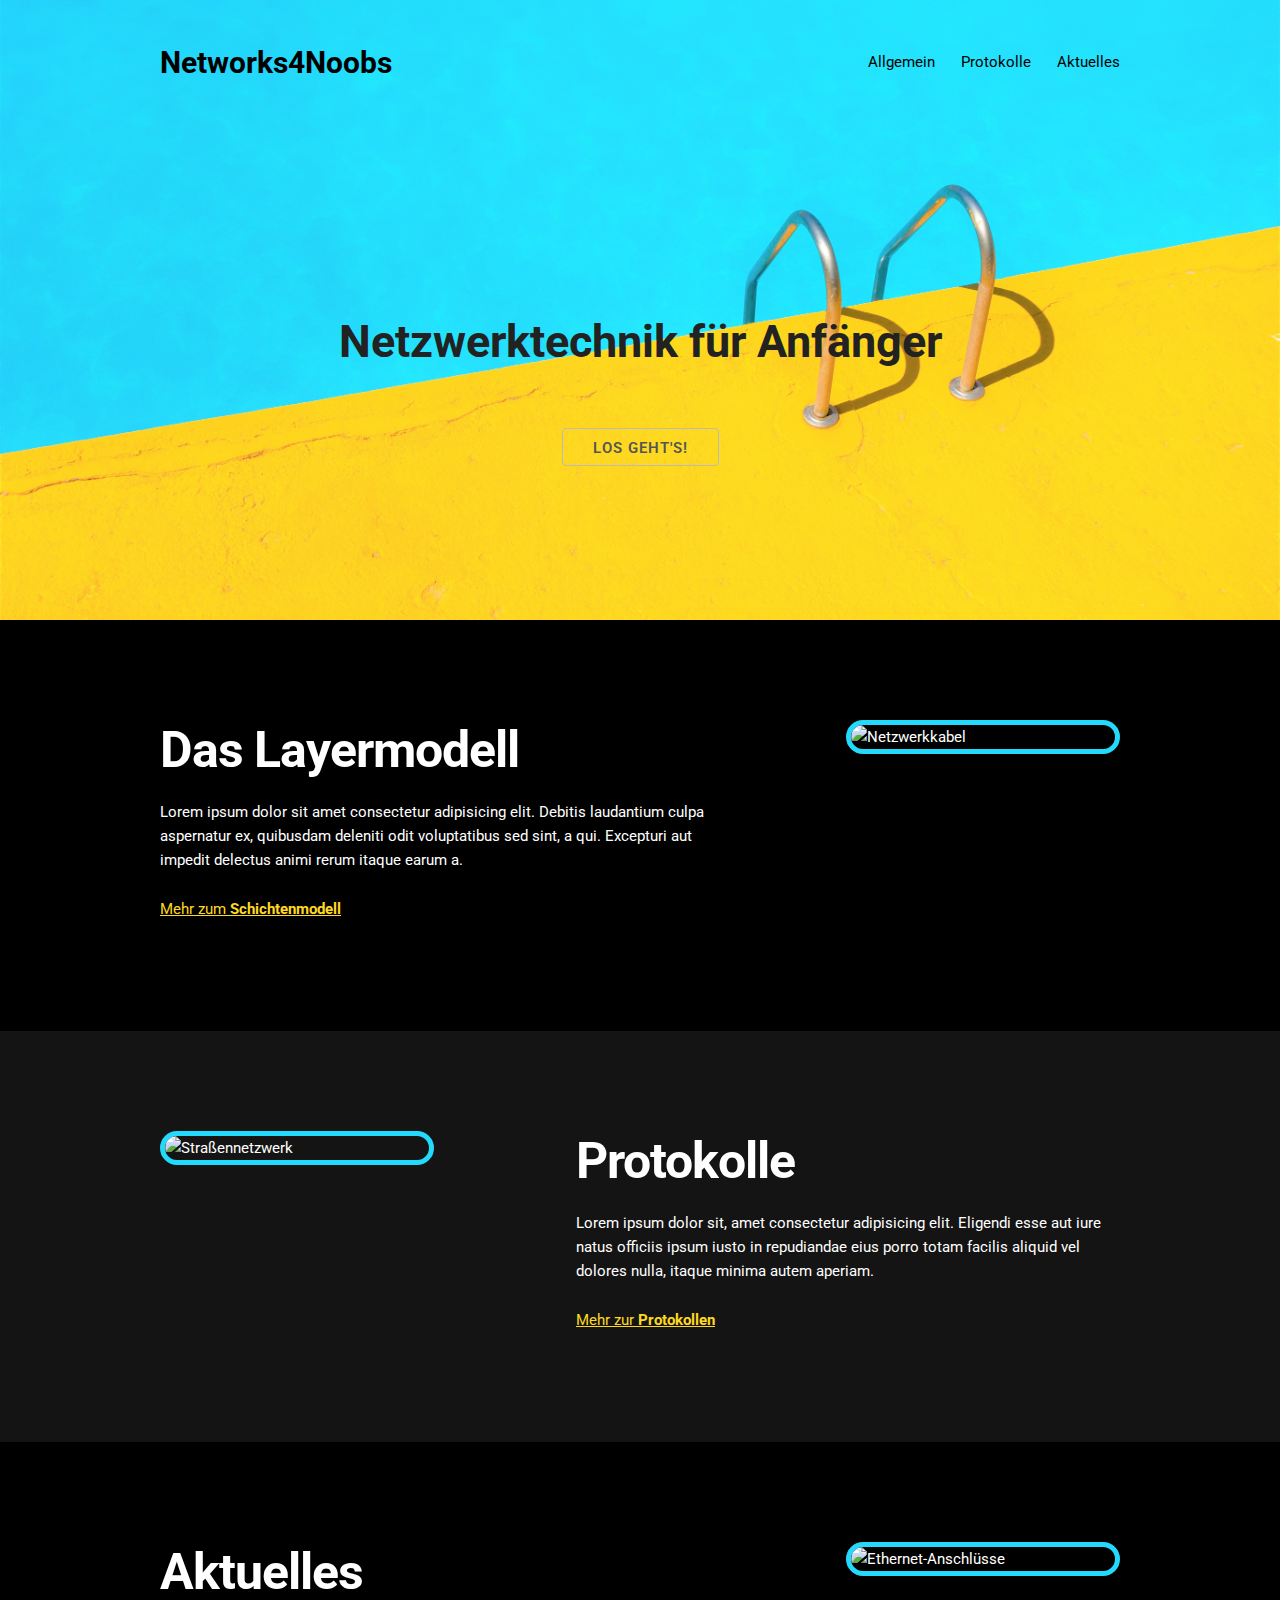
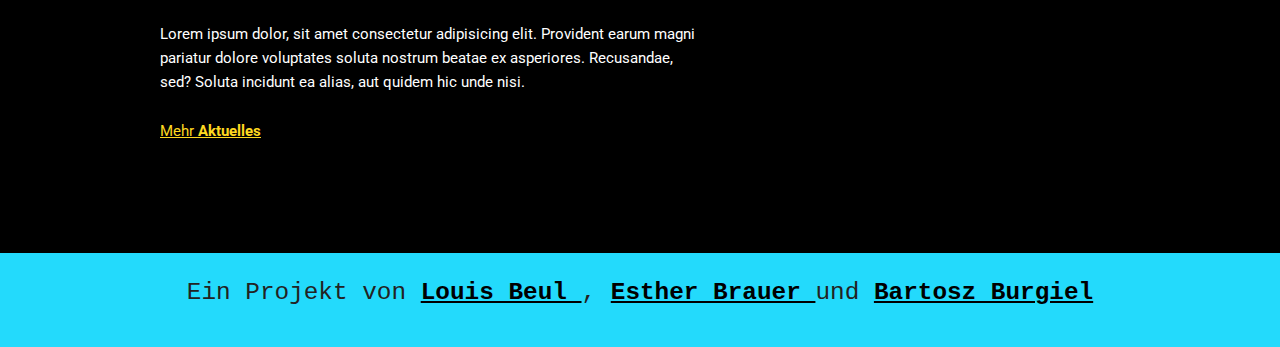
==== commit 82fea8a1: "Substituted subpages title for clarity" ====
--- a/index.html
+++ b/index.html
@@ -17,9 +17,13 @@
         </div>
         <nav class="header-navbar">
           <ul class="header-navbar-links">
-            <li><a class="navbar-link" href="#">Layermodell</a></li>
-            <li><a class="navbar-link" href="#">Protokolle</a></li>
-            <li><a class="navbar-link" href="#">Aktuelles</a></li>
+            <li>
+              <a class="navbar-link" href="./layerModel.html">Allgemein</a>
+            </li>
+            <li>
+              <a class="navbar-link" href="./protocols.html">Protokolle</a>
+            </li>
+            <li><a class="navbar-link" href="./current.html">Aktuelles</a></li>
           </ul>
         </nav>
       </div>
@@ -44,7 +48,7 @@
       <div class="container">
         <div class="row">
           <div class="seven columns">
-            <h1 class="content-title">Das Netzwerk-Schichtenmodell</h1>
+            <h1 class="content-title">Das Layermodell</h1>
             <p>
               Lorem ipsum dolor sit amet consectetur adipisicing elit. Debitis
               laudantium culpa aspernatur ex, quibusdam deleniti odit
@@ -60,8 +64,8 @@
           <div class="five columns">
             <img
               class="content-img"
-              src="./img/colors.jpg"
-              alt="Farben erzeugen Emotionen"
+              src="./img/cables.jpg"
+              alt="Netzwerkkabel"
             />
           </div>
         </div>
@@ -76,8 +80,8 @@
           <div class="five columns">
             <img
               class="content-bright-img"
-              src="./img/letters.jpg"
-              alt="Farben erzeugen Emotionen"
+              src="./img/routes.jpg"
+              alt="Straßennetzwerk"
             />
           </div>
           <div class="seven columns">
@@ -89,7 +93,7 @@
               aperiam.
             </p>
             <p>
-              <a class="content-link" href="./fonts.html"
+              <a class="content-link" href="./protocols.html"
                 >Mehr zur <strong>Protokollen</strong></a
               >
             </p>
@@ -112,7 +116,7 @@
               aut quidem hic unde nisi.
             </p>
             <p>
-              <a class="content-link" href="./graphics.html"
+              <a class="content-link" href="./current.html"
                 >Mehr <strong>Aktuelles</strong></a
               >
             </p>
@@ -120,8 +124,8 @@
           <div class="five columns">
             <img
               class="content-img"
-              src="./img/camera.jpg"
-              alt="Farben erzeugen Emotionen"
+              src="./img/ethernet.jpg"
+              alt="Ethernet-Anschlüsse"
             />
           </div>
         </div>
@@ -135,13 +139,17 @@
         <div class="row">
           <p class="credits-text">
             Ein Projekt von
-            <a class="credit-link" href="https://github.com/LBeul"
-              >Louis Beul</a
-            >
-            <span>und</span>
-            <a class="credit-link" href="https://github.com/BartoszBurgiel"
-              >Bartosz Burgiel</a
-            >
+            <a class="credit-link" href="https://github.com/LBeul">
+              Louis Beul
+            </a>
+            <span>, </span>
+            <a class="credit-link" href="#">
+              Esther Brauer
+            </a>
+            <span>und </span>
+            <a class="credit-link" href="https://github.com/BartoszBurgiel">
+              Bartosz Burgiel
+            </a>
           </p>
         </div>
       </div>
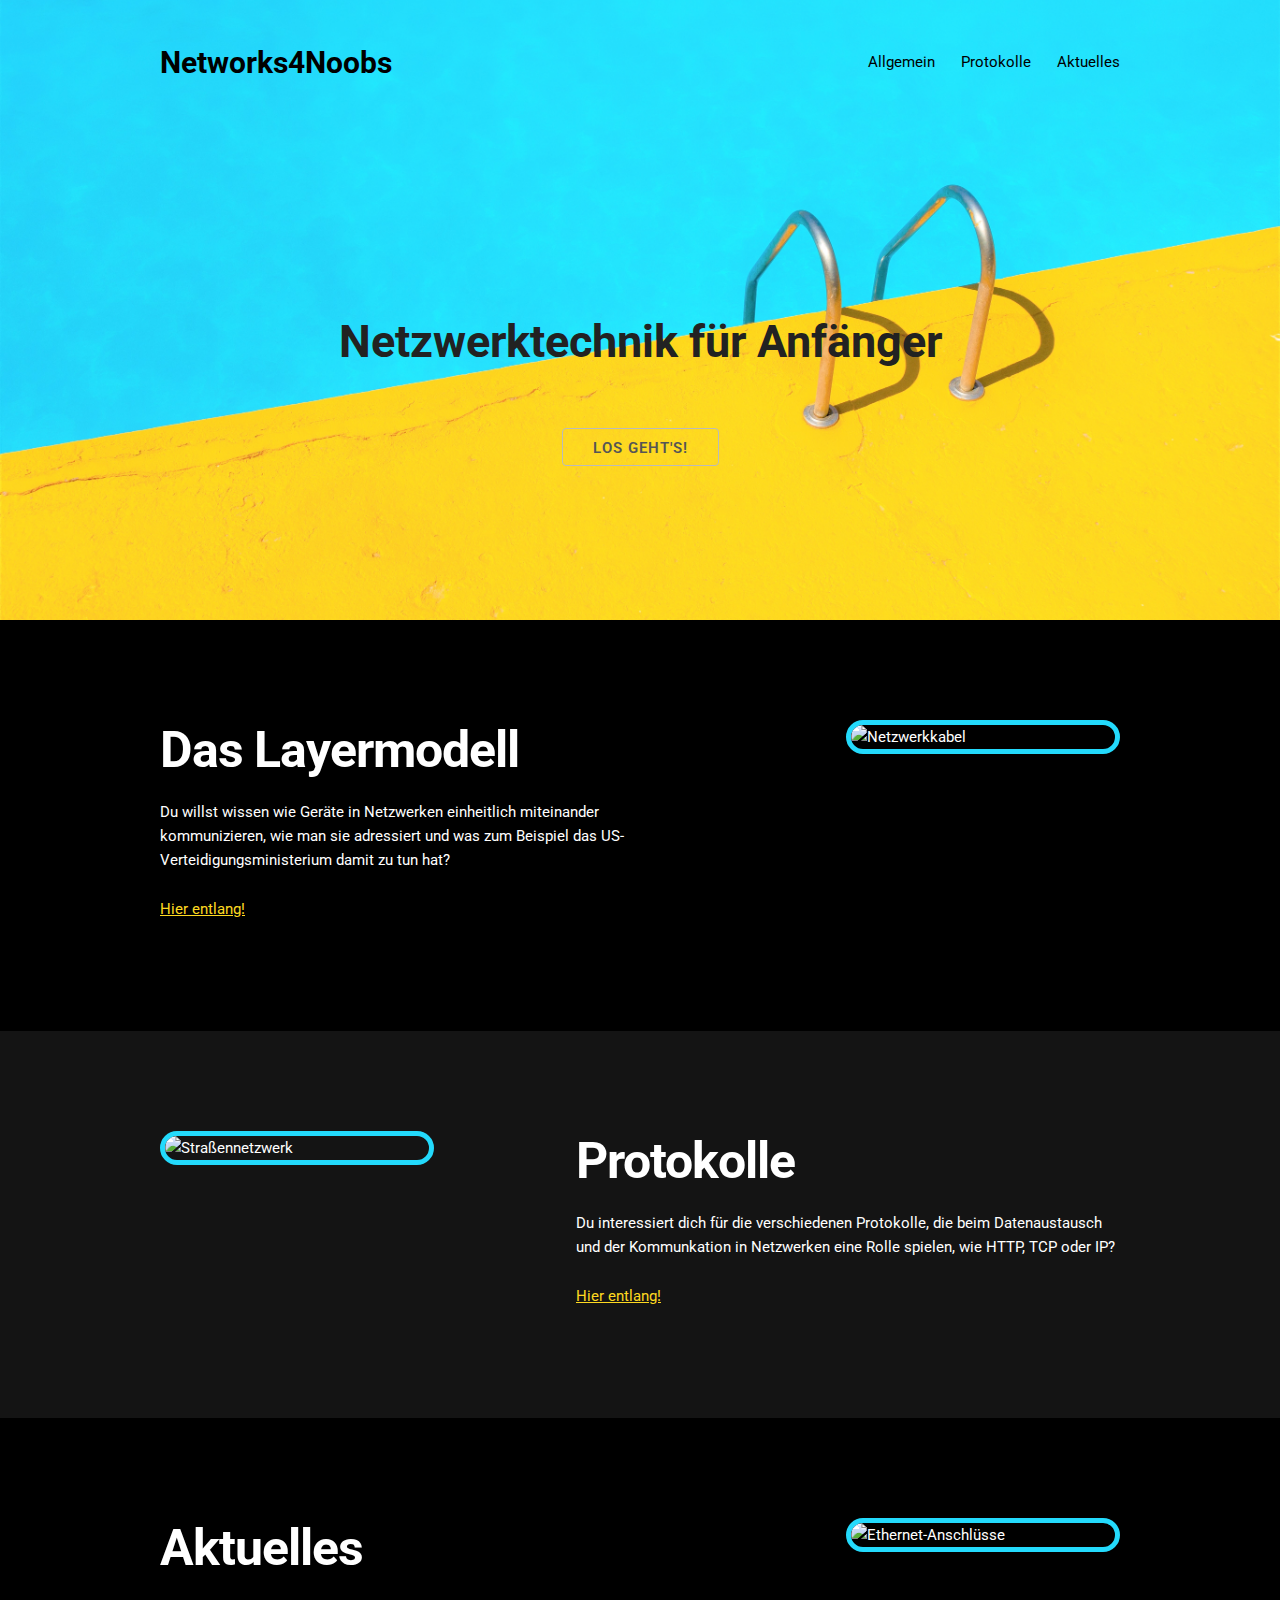
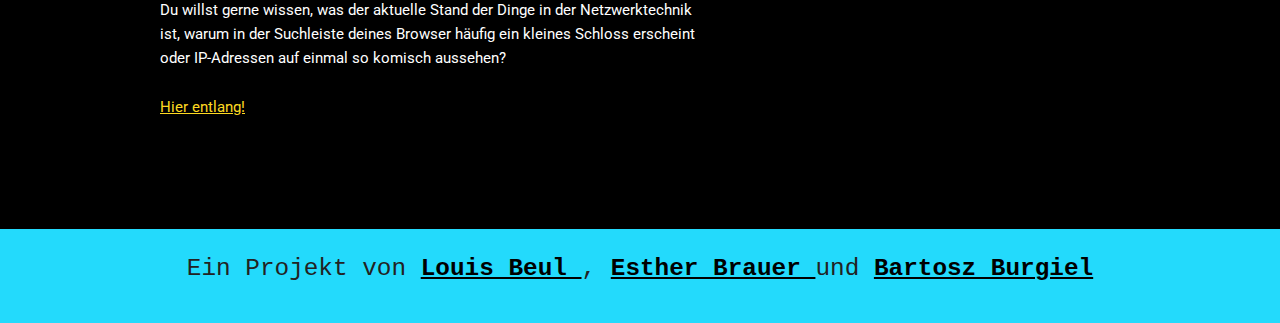
==== commit 4fb1f678: "Added index excerpts" ====
--- a/index.html
+++ b/index.html
@@ -50,15 +50,12 @@
           <div class="seven columns">
             <h1 class="content-title">Das Layermodell</h1>
             <p>
-              Lorem ipsum dolor sit amet consectetur adipisicing elit. Debitis
-              laudantium culpa aspernatur ex, quibusdam deleniti odit
-              voluptatibus sed sint, a qui. Excepturi aut impedit delectus animi
-              rerum itaque earum a.
+              Du willst wissen wie Geräte in Netzwerken einheitlich miteinander
+              kommunizieren, wie man sie adressiert und was zum Beispiel das
+              US-Verteidigungsministerium damit zu tun hat?
             </p>
             <p>
-              <a class="content-link" href="./layerModel.html"
-                >Mehr zum <strong>Schichtenmodell</strong></a
-              >
+              <a class="content-link" href="./layerModel.html">Hier entlang!</a>
             </p>
           </div>
           <div class="five columns">
@@ -87,15 +84,12 @@
           <div class="seven columns">
             <h1 class="content-title">Protokolle</h1>
             <p>
-              Lorem ipsum dolor sit, amet consectetur adipisicing elit. Eligendi
-              esse aut iure natus officiis ipsum iusto in repudiandae eius porro
-              totam facilis aliquid vel dolores nulla, itaque minima autem
-              aperiam.
+              Du interessiert dich für die verschiedenen Protokolle, die beim
+              Datenaustausch und der Kommunkation in Netzwerken eine Rolle
+              spielen, wie HTTP, TCP oder IP?
             </p>
             <p>
-              <a class="content-link" href="./protocols.html"
-                >Mehr zur <strong>Protokollen</strong></a
-              >
+              <a class="content-link" href="./protocols.html">Hier entlang!</a>
             </p>
           </div>
         </div>
@@ -110,15 +104,13 @@
           <div class="seven columns">
             <h1 class="content-title">Aktuelles</h1>
             <p>
-              Lorem ipsum dolor, sit amet consectetur adipisicing elit.
-              Provident earum magni pariatur dolore voluptates soluta nostrum
-              beatae ex asperiores. Recusandae, sed? Soluta incidunt ea alias,
-              aut quidem hic unde nisi.
+              Du willst gerne wissen, was der aktuelle Stand der Dinge in der
+              Netzwerktechnik ist, warum in der Suchleiste deines Browser häufig
+              ein kleines Schloss erscheint oder IP-Adressen auf einmal so
+              komisch aussehen?
             </p>
             <p>
-              <a class="content-link" href="./current.html"
-                >Mehr <strong>Aktuelles</strong></a
-              >
+              <a class="content-link" href="./current.html">Hier entlang!</a>
             </p>
           </div>
           <div class="five columns">
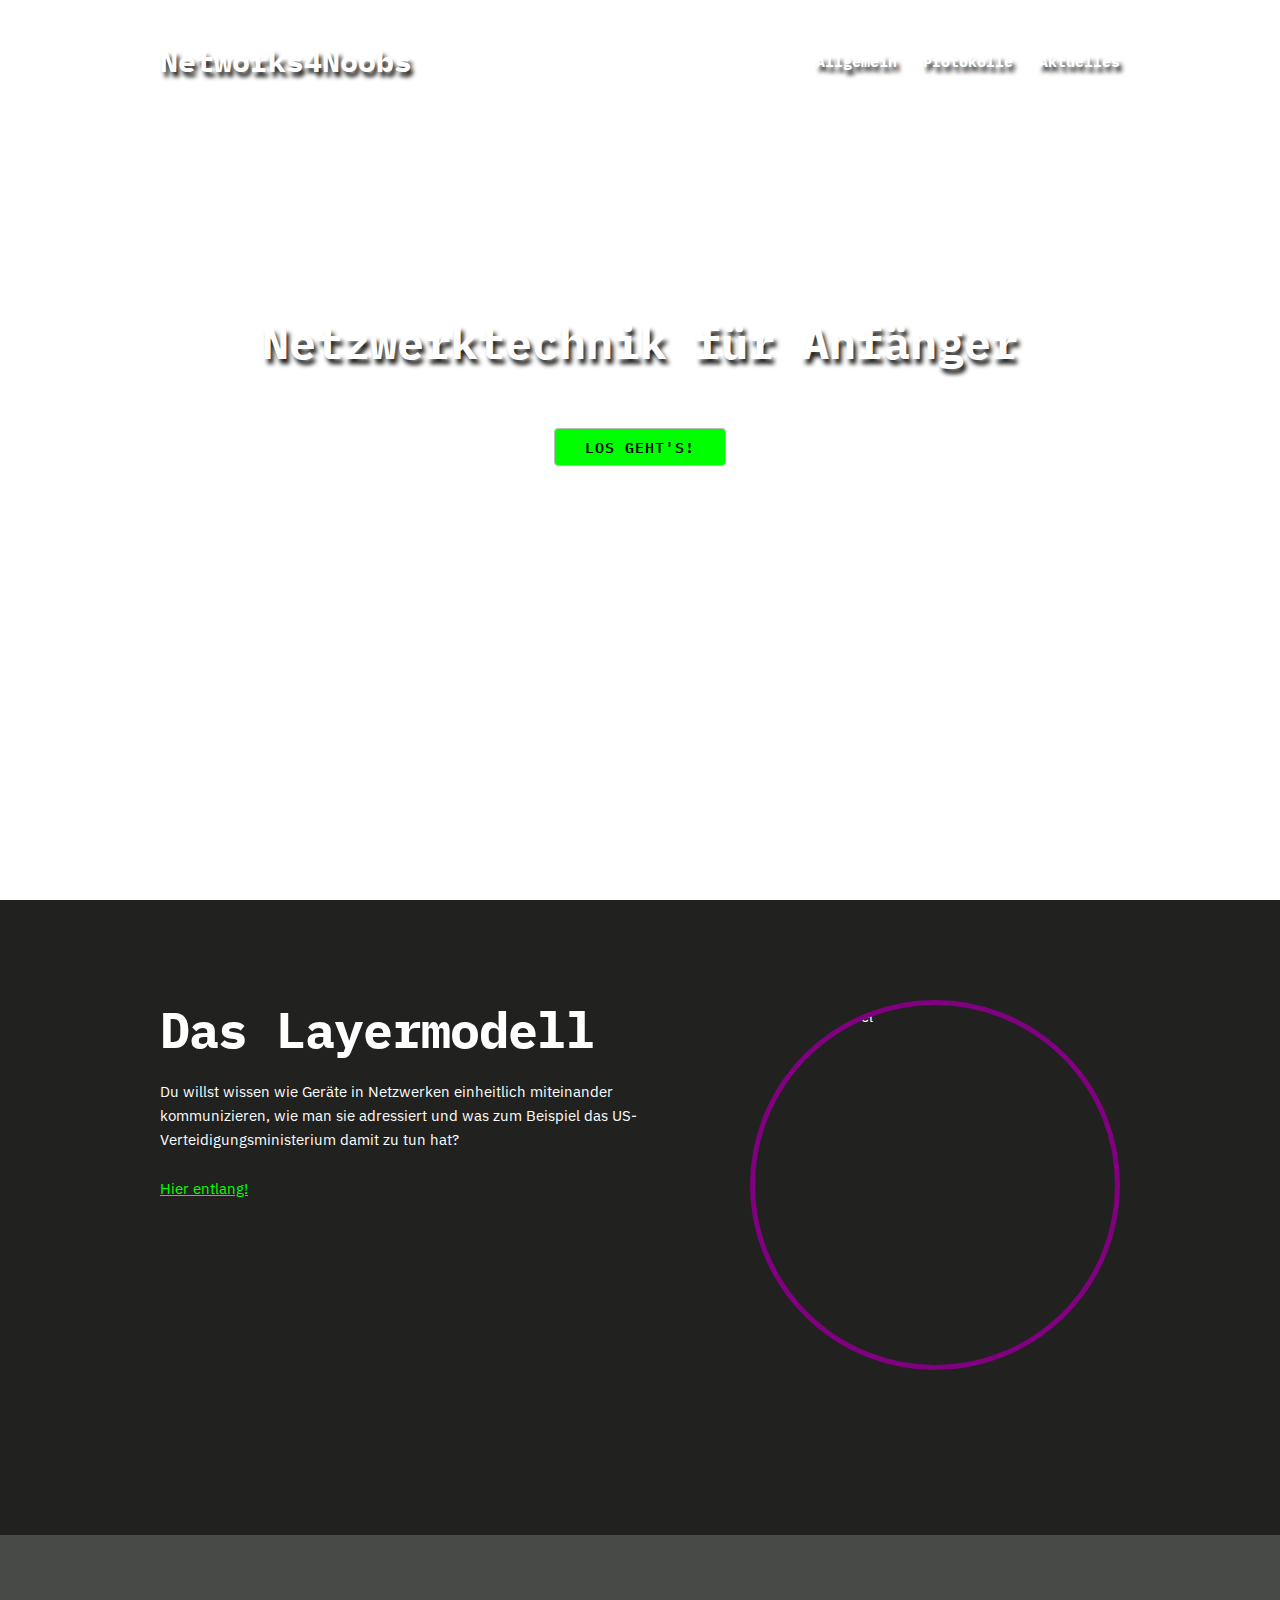
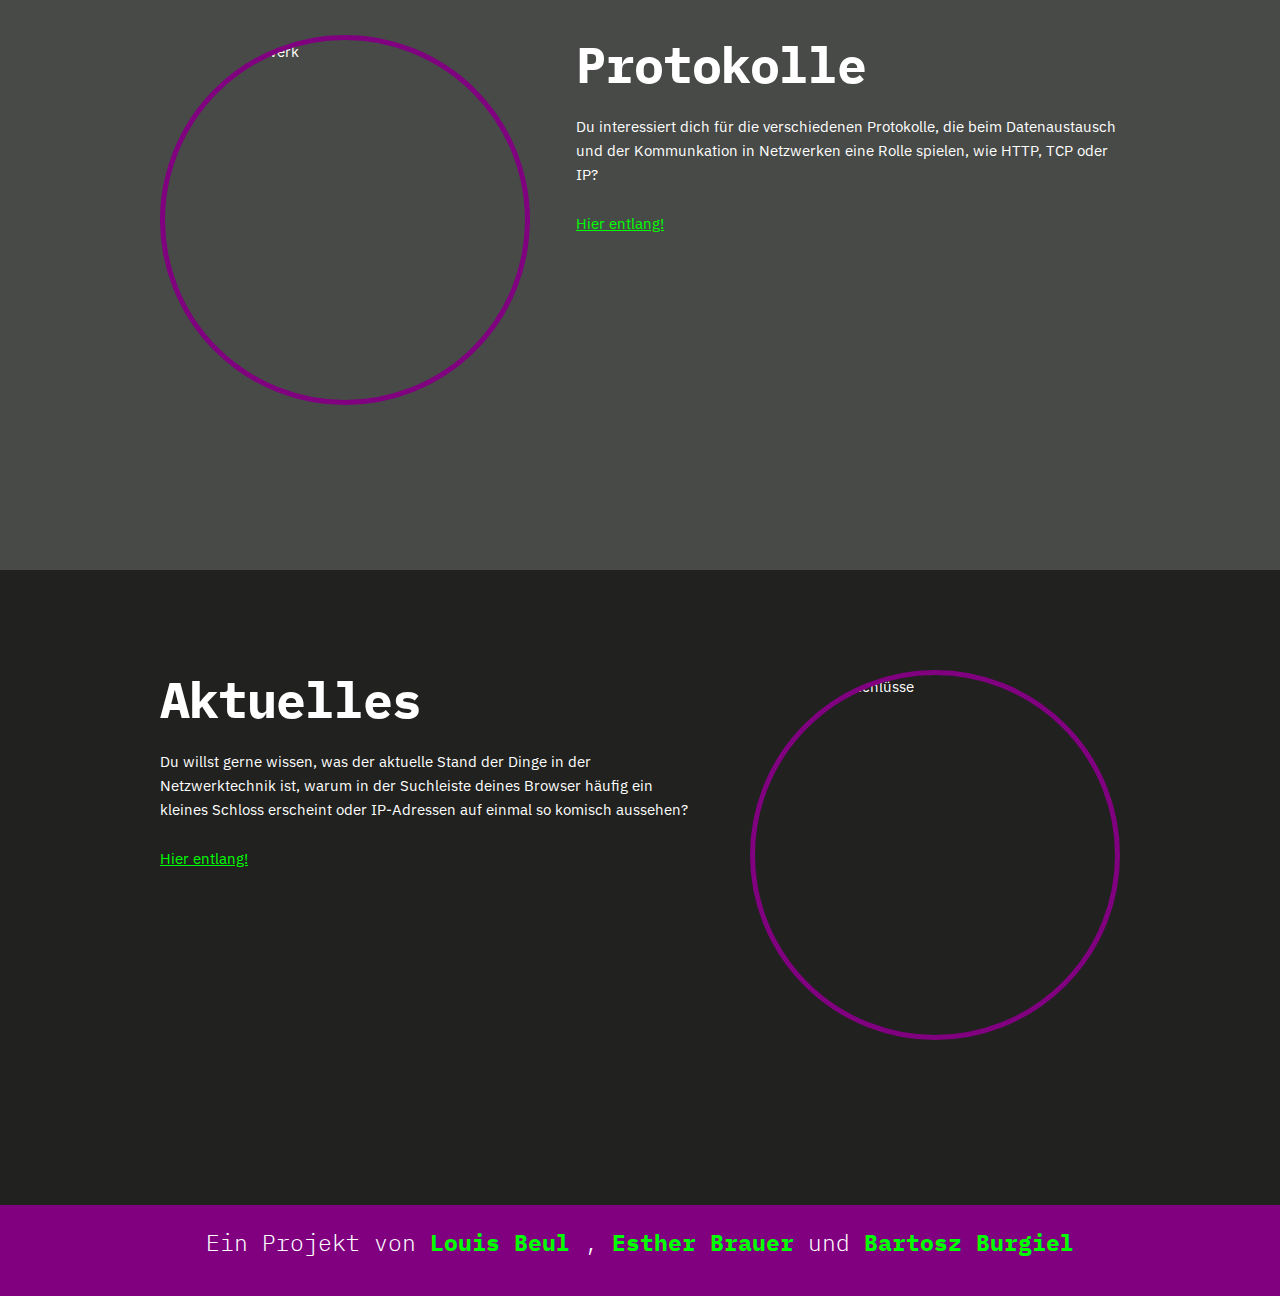
==== commit 7d13b9be: "adding responsive web design" ====
--- a/index.html
+++ b/index.html
@@ -1,150 +1,144 @@
 <!DOCTYPE html>
 
 <html>
-  <head>
-    <title>Networks4Noobs</title>
-    <meta charset="utf-8" />
-    <link rel="stylesheet" type="text/css" href="./css/normalize.css" />
-    <link rel="stylesheet" type="text/css" href="./css/skeleton.css" />
-    <link rel="stylesheet" type="text/css" href="./css/main.css" />
-  </head>
 
-  <body>
-    <header class="header">
-      <div class="container">
-        <div class="header-brand-wrapper">
-          <a class="header-brand" href="index.html">Networks4Noobs</a>
+<head>
+  <title>Networks4Noobs</title>
+  <meta charset="utf-8" />
+  <meta name="viewport" content="width=device-width,initial-scale=1.0">
+  <link rel="stylesheet" type="text/css" href="./css/normalize.css" />
+  <link rel="stylesheet" type="text/css" href="./css/skeleton.css" />
+  <link rel="stylesheet" href="https://cdnjs.cloudflare.com/ajax/libs/font-awesome/4.7.0/css/font-awesome.min.css">
+  <link rel="stylesheet" type="text/css" href="./css/main.css" />
+</head>
+
+<body>
+  <header class="header">
+    <div class="container">
+      <div class="header-brand-wrapper">
+        <a class="header-brand" href="index.html">Networks4Noobs</a>
+      </div>
+      <nav class="header-navbar" aria-label="menu">
+        <label for="toggle-menu" aria-label="menu">&#9776;</label>
+        <input type="checkbox" id="toggle-menu" />
+        <ul class="header-navbar-links">
+          <li>
+            <a class="navbar-link" href="./layerModel.html">Allgemein</a>
+          </li>
+          <li>
+            <a class="navbar-link" href="./protocols.html">Protokolle</a>
+          </li>
+          <li><a class="navbar-link" href="./current.html">Aktuelles</a></li>
+        </ul>
+      </nav>
+    </div>
+
+    <div class="container">
+      <div class="slogan">
+        <div class="slogan-text">
+          Netzwerktechnik für Anfänger
         </div>
-        <nav class="header-navbar">
-          <ul class="header-navbar-links">
-            <li>
-              <a class="navbar-link" href="./layerModel.html">Allgemein</a>
-            </li>
-            <li>
-              <a class="navbar-link" href="./protocols.html">Protokolle</a>
-            </li>
-            <li><a class="navbar-link" href="./current.html">Aktuelles</a></li>
-          </ul>
-        </nav>
+        <a class="button-link" href="#protocols">
+          <button class="slogan-button">
+            Los geht's!
+          </button>
+        </a>
       </div>
+    </div>
+  </header>
 
-      <div class="container">
-        <div class="slogan">
-          <div class="slogan-text">
-            Netzwerktechnik für Anfänger
-          </div>
-          <a class="button-link" href="#protocols">
-            <button class="slogan-button">
-              Los geht's!
-            </button>
-          </a>
+  <!--  LAYER MODEL  -->
+
+  <div id="protocols" class="content">
+    <div class="container">
+      <div class="row">
+        <div class="seven columns">
+          <h1 class="content-title">Das Layermodell</h1>
+          <p>
+            Du willst wissen wie Geräte in Netzwerken einheitlich miteinander
+            kommunizieren, wie man sie adressiert und was zum Beispiel das
+            US-Verteidigungsministerium damit zu tun hat?
+          </p>
+          <p>
+            <a class="content-link" href="./layerModel.html">Hier entlang!</a>
+          </p>
         </div>
-      </div>
-    </header>
-
-    <!--  LAYER MODEL  -->
-
-    <div id="protocols" class="content">
-      <div class="container">
-        <div class="row">
-          <div class="seven columns">
-            <h1 class="content-title">Das Layermodell</h1>
-            <p>
-              Du willst wissen wie Geräte in Netzwerken einheitlich miteinander
-              kommunizieren, wie man sie adressiert und was zum Beispiel das
-              US-Verteidigungsministerium damit zu tun hat?
-            </p>
-            <p>
-              <a class="content-link" href="./layerModel.html">Hier entlang!</a>
-            </p>
-          </div>
-          <div class="five columns">
-            <img
-              class="content-img"
-              src="./img/cables.jpg"
-              alt="Netzwerkkabel"
-            />
-          </div>
+        <div class="five columns">
+          <img class="content-img" src="./img/cables.jpg" alt="Netzwerkkabel" />
         </div>
       </div>
     </div>
+  </div>
 
-    <!--  PROTOCOLS  -->
+  <!--  PROTOCOLS  -->
 
-    <div id="addressing" class="content-bright">
-      <div class="container">
-        <div class="row">
-          <div class="five columns">
-            <img
-              class="content-bright-img"
-              src="./img/routes.jpg"
-              alt="Straßennetzwerk"
-            />
-          </div>
-          <div class="seven columns">
-            <h1 class="content-title">Protokolle</h1>
-            <p>
-              Du interessiert dich für die verschiedenen Protokolle, die beim
-              Datenaustausch und der Kommunkation in Netzwerken eine Rolle
-              spielen, wie HTTP, TCP oder IP?
-            </p>
-            <p>
-              <a class="content-link" href="./protocols.html">Hier entlang!</a>
-            </p>
-          </div>
+  <div id="addressing" class="content-bright">
+    <div class="container">
+      <div class="row">
+        <div class="five columns">
+          <img class="content-bright-img" src="./img/morecables.jpg" alt="Straßennetzwerk" />
         </div>
-      </div>
-    </div>
-
-    <!--  CURRENT  -->
-
-    <div id="current" class="content">
-      <div class="container">
-        <div class="row">
-          <div class="seven columns">
-            <h1 class="content-title">Aktuelles</h1>
-            <p>
-              Du willst gerne wissen, was der aktuelle Stand der Dinge in der
-              Netzwerktechnik ist, warum in der Suchleiste deines Browser häufig
-              ein kleines Schloss erscheint oder IP-Adressen auf einmal so
-              komisch aussehen?
-            </p>
-            <p>
-              <a class="content-link" href="./current.html">Hier entlang!</a>
-            </p>
-          </div>
-          <div class="five columns">
-            <img
-              class="content-img"
-              src="./img/ethernet.jpg"
-              alt="Ethernet-Anschlüsse"
-            />
-          </div>
-        </div>
-      </div>
-    </div>
-
-    <!-- CREDITS -->
-
-    <div class="credits">
-      <div class="container">
-        <div class="row">
-          <p class="credits-text">
-            Ein Projekt von
-            <a class="credit-link" href="https://github.com/LBeul">
-              Louis Beul
-            </a>
-            <span>, </span>
-            <a class="credit-link" href="#">
-              Esther Brauer
-            </a>
-            <span>und </span>
-            <a class="credit-link" href="https://github.com/BartoszBurgiel">
-              Bartosz Burgiel
-            </a>
+        <div class="seven columns">
+          <h1 class="content-title">Protokolle</h1>
+          <p>
+            Du interessiert dich für die verschiedenen Protokolle, die beim
+            Datenaustausch und der Kommunkation in Netzwerken eine Rolle
+            spielen, wie HTTP, TCP oder IP?
+          </p>
+          <p>
+            <a class="content-link" href="./protocols.html">Hier entlang!</a>
           </p>
         </div>
       </div>
     </div>
-  </body>
-</html>
+  </div>
+
+  <!--  CURRENT  -->
+
+  <div id="current" class="content">
+    <div class="container">
+      <div class="row">
+        <div class="seven columns">
+          <h1 class="content-title">Aktuelles</h1>
+          <p>
+            Du willst gerne wissen, was der aktuelle Stand der Dinge in der
+            Netzwerktechnik ist, warum in der Suchleiste deines Browser häufig
+            ein kleines Schloss erscheint oder IP-Adressen auf einmal so
+            komisch aussehen?
+          </p>
+          <p>
+            <a class="content-link" href="./current.html">Hier entlang!</a>
+          </p>
+        </div>
+        <div class="five columns">
+          <img class="content-img" src="./img/ethernet.jpg" alt="Ethernet-Anschlüsse" />
+        </div>
+      </div>
+    </div>
+  </div>
+
+  <!-- CREDITS -->
+
+  <div class="credits">
+    <div class="container">
+      <div class="row">
+        <p class="credits-text">
+          Ein Projekt von
+          <a class="credit-link" href="https://github.com/LBeul">
+            Louis Beul
+          </a>
+          <span>, </span>
+          <a class="credit-link" href="https://www.instagram.com/esther.brauer/">
+            Esther Brauer
+          </a>
+          <span>und </span>
+          <a class="credit-link" href="https://github.com/BartoszBurgiel">
+            Bartosz Burgiel
+          </a>
+        </p>
+      </div>
+    </div>
+  </div>
+</body>
+
+</html>--- a/css/main.css
+++ b/css/main.css
@@ -1,56 +1,76 @@
 /* FONT IMPORTS AND INTEGRATION */
 
-@import url("https://fonts.googleapis.com/css?family=Roboto:300,400,700");
-@import url("https://fonts.googleapis.com/css?family=Libre+Barcode+128+Text");
+@import url("https://fonts.googleapis.com/css?family=IBM+Plex+Mono:500,700|IBM+Plex+Sans&display=swap");
 
 body {
-  font-family: "Roboto", sans-serif;
+  font-family: "IBM Plex Sans", sans-serif;
+  color: #fff;
 }
 
 /* HEADER SECTION */
 
+#toggle-menu {
+  display: none;
+}
+
+label {
+  display: none;
+}
+
 .header {
-  height: 620px;
-  background-image: url("../img/etienne-girardet-360034-unsplash.jpg");
+  height: 100vh;
+  background-image: url("../img/header.jpg");
   background-size: cover;
   background-position: 50% 62%;
-}
+  font-family: "IBM Plex Mono", monospace;
+  font-weight: 700;
+  text-shadow: 3px 5px 4px #212220;
+}
+
 .header-navbar-links {
   float: right;
   margin-top: 50px;
 }
+
 .header-navbar-links li {
   float: left;
   list-style-type: none;
   margin-left: 26px;
 }
+
 .navbar-link {
-  color: rgb(0, 0, 0);
+  color: #ffffff;
   text-decoration: none;
 }
+
 .navbar-link:hover {
-  color: rgb(254, 217, 32);
+  color: #00ff00;
   font-weight: 700;
 }
+
 .header-brand-wrapper {
   margin-top: 60px;
   float: left;
 }
+
 .header-brand {
   text-decoration: none;
   font-weight: bold;
   font-size: 200%;
   display: block;
   margin-top: -9%;
-  color: rgb(0, 0, 0);
-}
+  color: #fff;
+}
+
 .header-brand:hover {
-  color: rgb(254, 217, 32);
-}
+  color: #00ff00;
+}
+
 .slogan {
   padding-top: 120px;
   text-align: center;
 }
+
 .slogan-text {
   padding-top: 8%;
   font-size: 300%;
@@ -60,69 +80,192 @@
 .slogan-button {
   margin-top: 50px;
   font-size: 100%;
+  background-color: #00ff00;
+  color: #000;
 }
 
 .slogan-button:hover {
-  text-shadow: 0px 0px 2px black;
+  text-shadow: 0px 0px 2px #212220;
+  background-color: #800080;
+  color: #fff;
 }
 
 /* CONTENT SECTION */
 
 .content {
-  color: rgb(255, 255, 255);
+  color: #ffffff;
   padding-top: 100px;
   padding-bottom: 85px;
-  background-color: rgb(0, 0, 0);
-}
+  background-color: #212220;
+  height: 50vh;
+}
+
 .content-bright {
-  color: rgb(255, 255, 255);
+  color: #ffffff;
   padding-top: 100px;
   padding-bottom: 85px;
-  background-color: rgb(20, 20, 20);
-}
+  height: 50vh;
+  background-color: #484a48;
+}
+
 .content-title {
   font-weight: bold;
-  color: rgb(255, 255, 255);
-}
+  color: #ffffff;
+  font-family: "IBM Plex Mono", monospace;
+}
+
 .content-img {
-  width: 70%;
+  width: 40vh;
+  height: 40vh;
+  object-fit: cover;
   border-radius: 01061997px;
-  border: 5px solid rgb(35, 218, 252);
+  border: 5px solid #800080;
   display: block;
   float: right;
 }
+
 .content-bright-img {
-  width: 70%;
+  width: 40vh;
+  height: 40vh;
+  object-fit: cover;
   border-radius: 01061997px;
-  border: 5px solid rgb(35, 218, 252);
+  border: 5px solid #800080;
   display: block;
   float: left;
 }
+
 .content-link {
-  color: rgb(254, 217, 32);
-}
+  color: #00ff00;
+}
+
 .content-link:hover {
-  color: rgb(35, 218, 252);
+  color: #800080;
 }
 
 /* CREDITS SECTION */
 
 .credits {
-  background-color: rgb(35, 218, 252);
+  background-color: #800080;
   padding-top: 20px;
   padding-bottom: 10px;
   text-align: center;
-  font-size: 200%;
+  font-size: 150%;
   font-weight: 300;
 }
+
 .credits-text {
-  font-family: monospace;
-}
+  font-family: "IBM Plex Mono", monospace;
+}
+
 .credit-link {
-  color: rgb(0, 0, 0);
-  text-decoration: underline;
-  font-weight: bold;
-}
+  color: #00ff00;
+  text-decoration: none;
+  font-weight: bold;
+}
+
 .credit-link:hover {
-  color: rgb(254, 217, 32);
-}
+  color: #212220;
+}
+
+/*RESPONSIVENESS*/
+@media screen and (max-width:600px) {
+
+  /*MENU*/
+  .header-brand-wrapper {
+    margin-top: 25px;
+    text-align: center;
+  }
+
+  .header-brand {
+    font-size: 25px;
+  }
+
+  nav a {
+    display: block;
+  }
+
+  nav .header-navbar-links>li {
+    display: inline;
+    text-align: center;
+  }
+
+  label {
+    display: block;
+    font-size: 30px;
+    text-align: center;
+    cursor: pointer;
+    width: 100%;
+    margin: 0 auto;
+  }
+
+  .header-navbar-links {
+    text-align: center;
+    display: none;
+  }
+
+  li a .navbar-link {
+    text-align: center;
+    display: inline-block;
+  }
+
+  #toggle-menu:checked+.header-navbar-links {
+    display: block;
+  }
+
+  /*HEADER*/
+  .slogan {
+    padding-top: 20px;
+  }
+
+  .slogan-text {
+    padding-top: -100px;
+    font-size: 30px;
+  }
+
+  /*LAYER MODEL*/
+  .content {
+    padding-top: 10px;
+  }
+
+  .content-img {
+    width: 15vh;
+    height: 15vh;
+    margin-top: -180px;
+  }
+
+  p {
+    margin-top: 40px;
+    font-size: 15px;
+    line-height: 1.1;
+    margin-bottom: -20px;
+  }
+
+  .content-title {
+    font-size: 25px;
+  }
+
+  .content-link {
+    margin-top: -100px;
+  }
+
+  /*PROTOCOL*/
+  .content-bright {
+    padding-top: 10px;
+  }
+
+  .content-bright-img {
+    width: 15vh;
+    height: 15vh;
+  }
+
+  .content-bright h1.content-title {
+    float: right;
+    margin-top: -50px;
+  }
+
+  /*FOOTER*/
+  p.credits-text {
+    margin-top: -10px;
+    margin-bottom: 8px;
+  }
+}